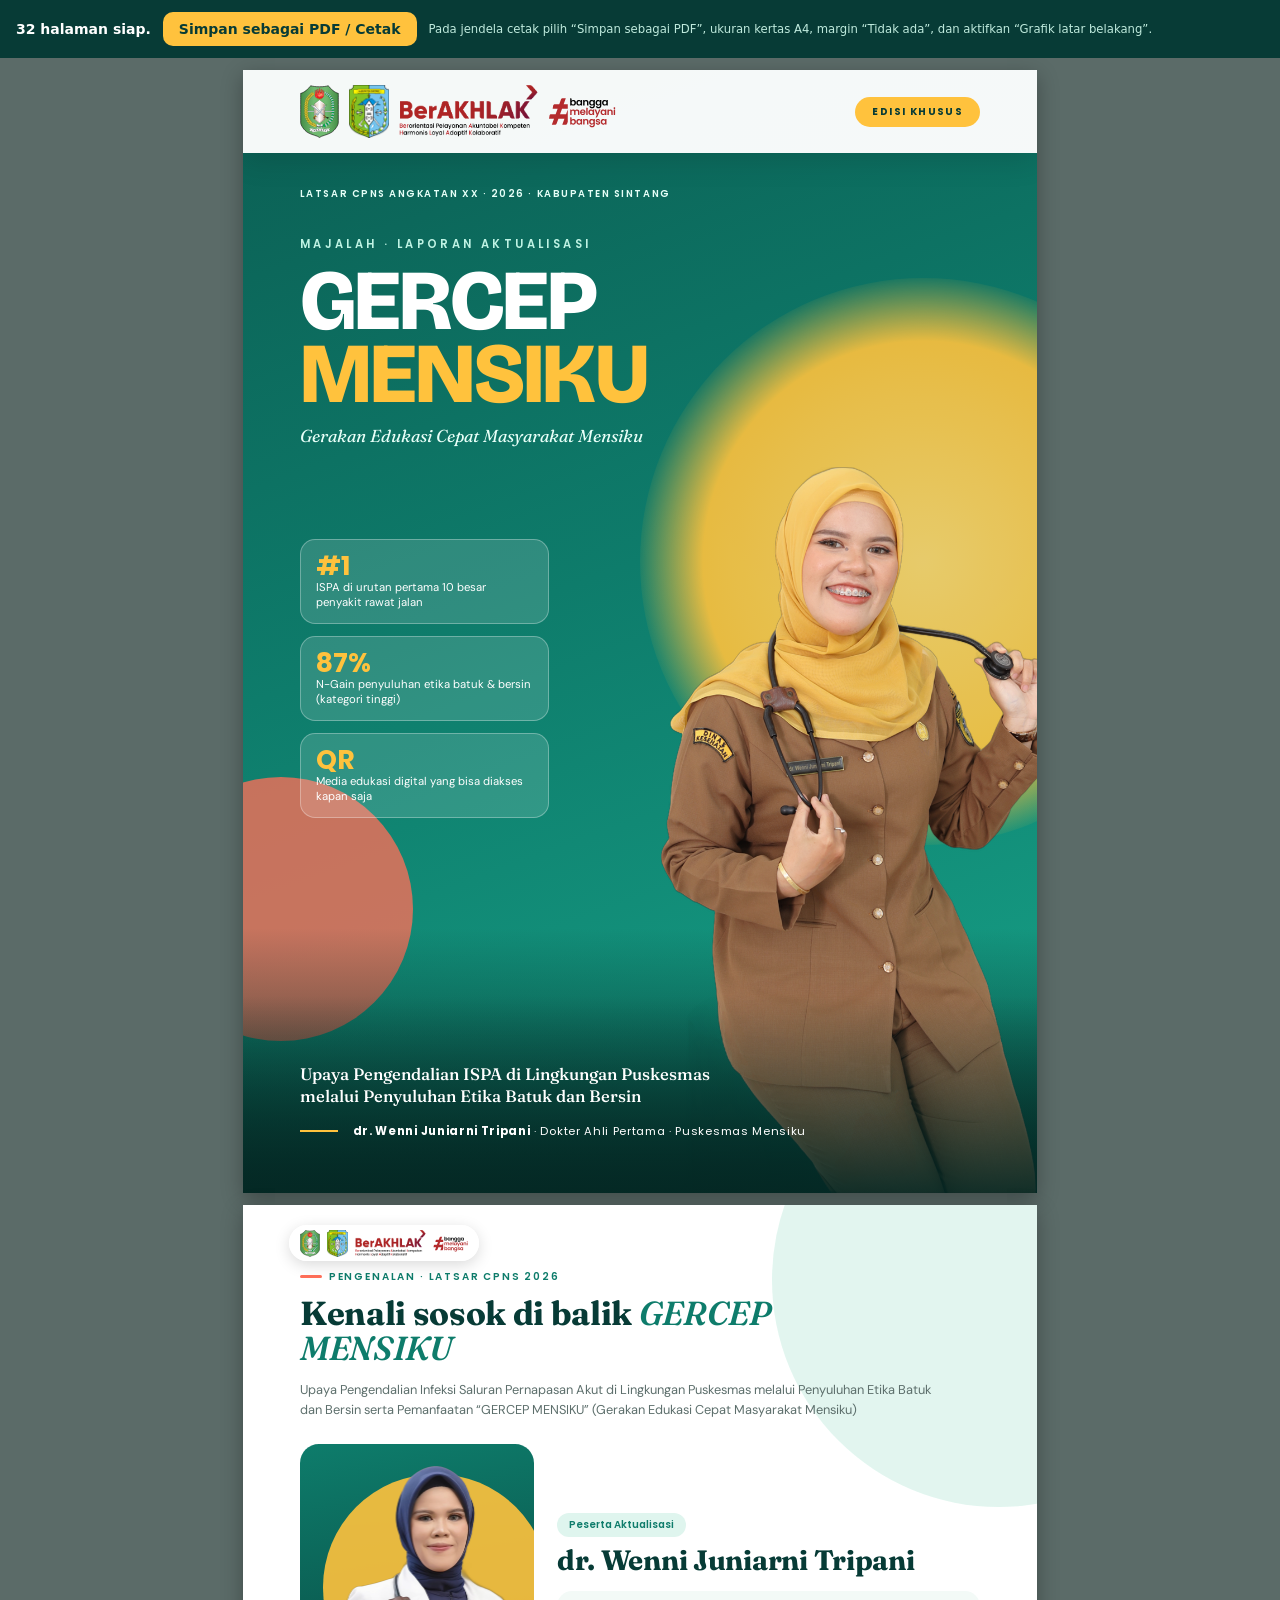
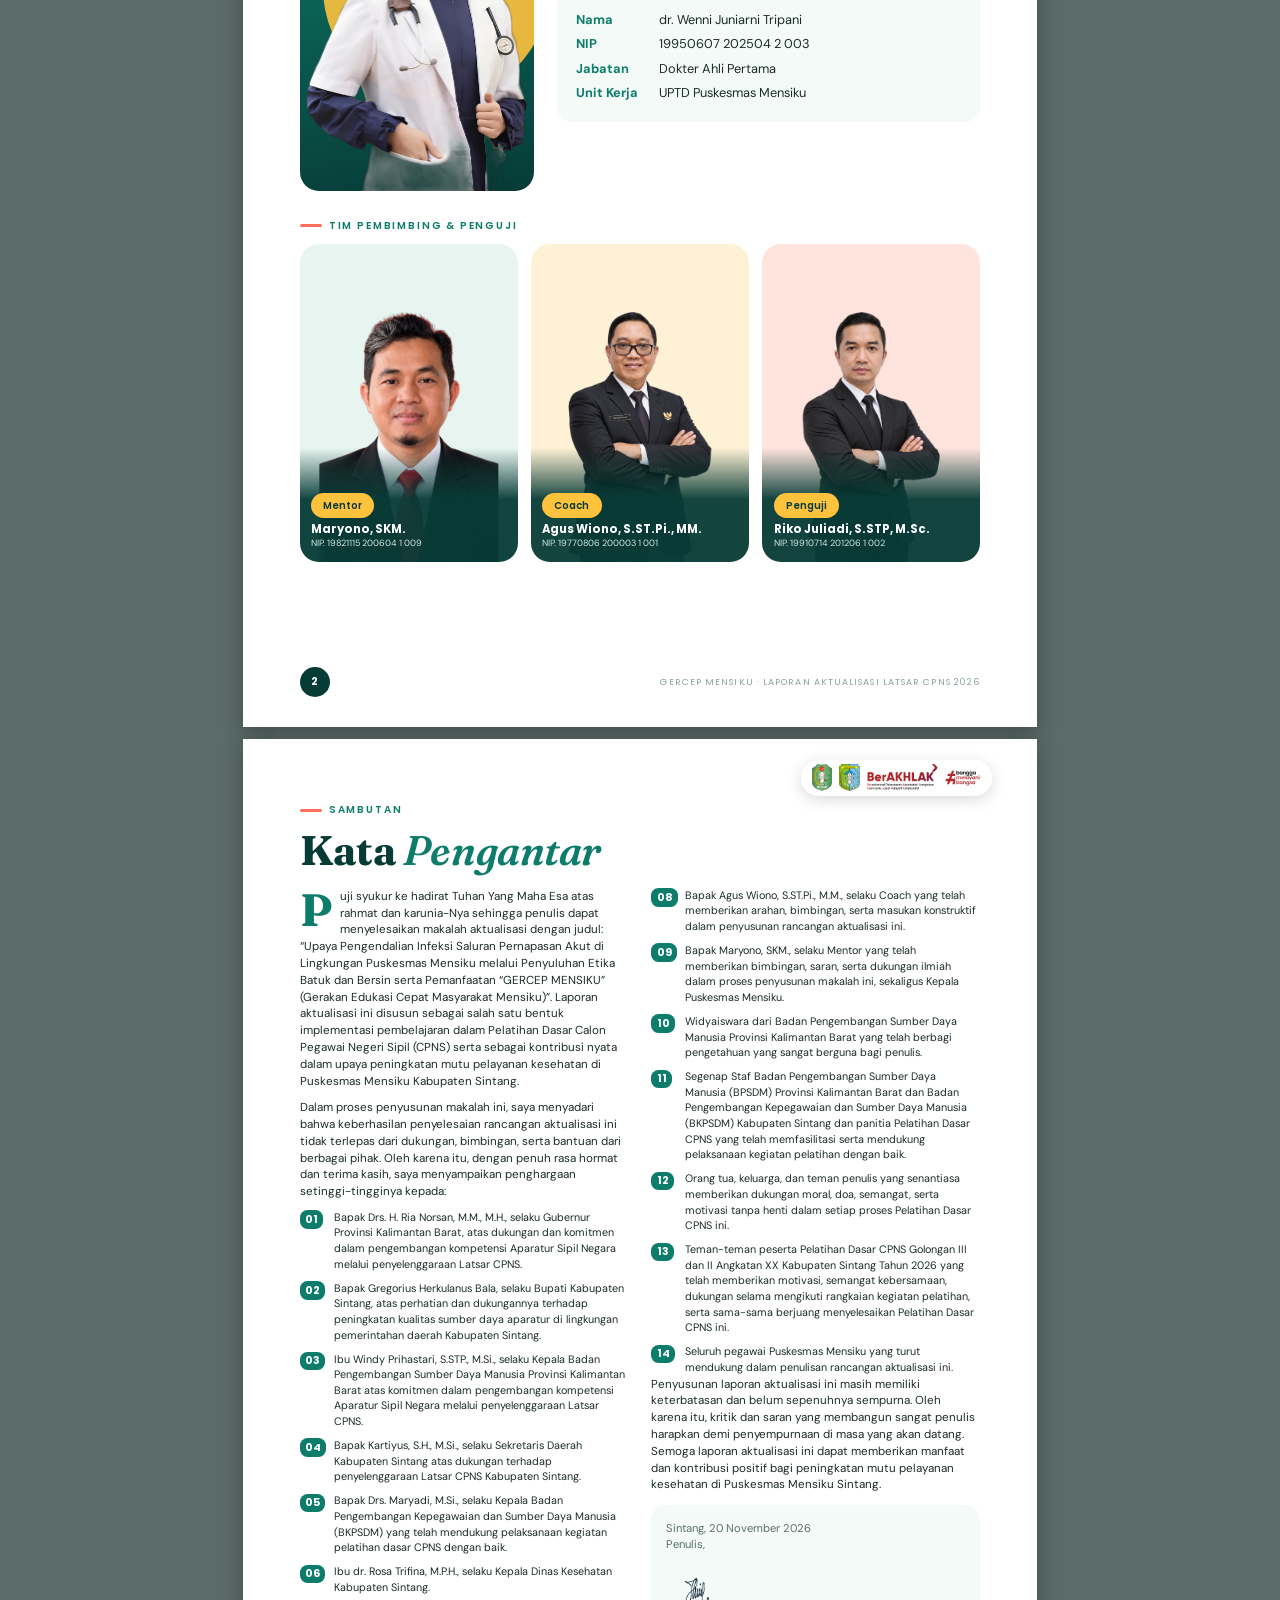
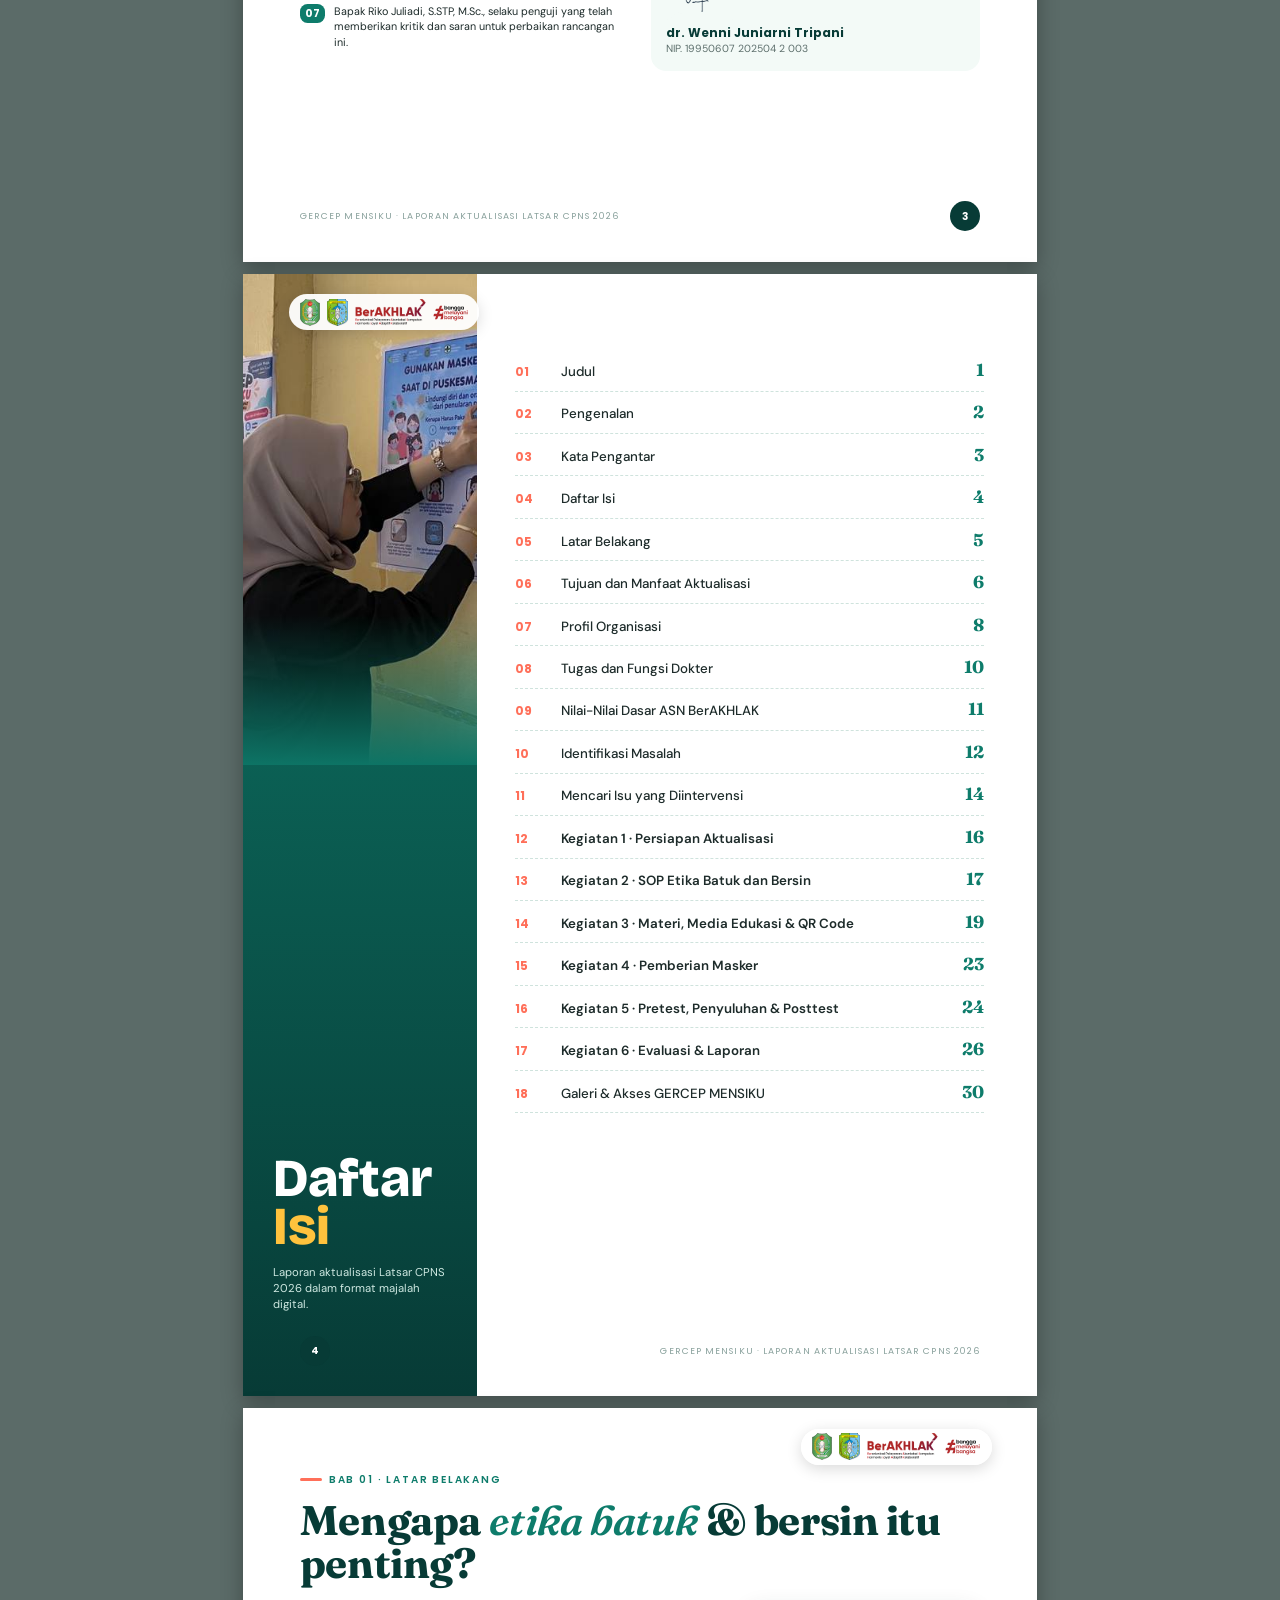
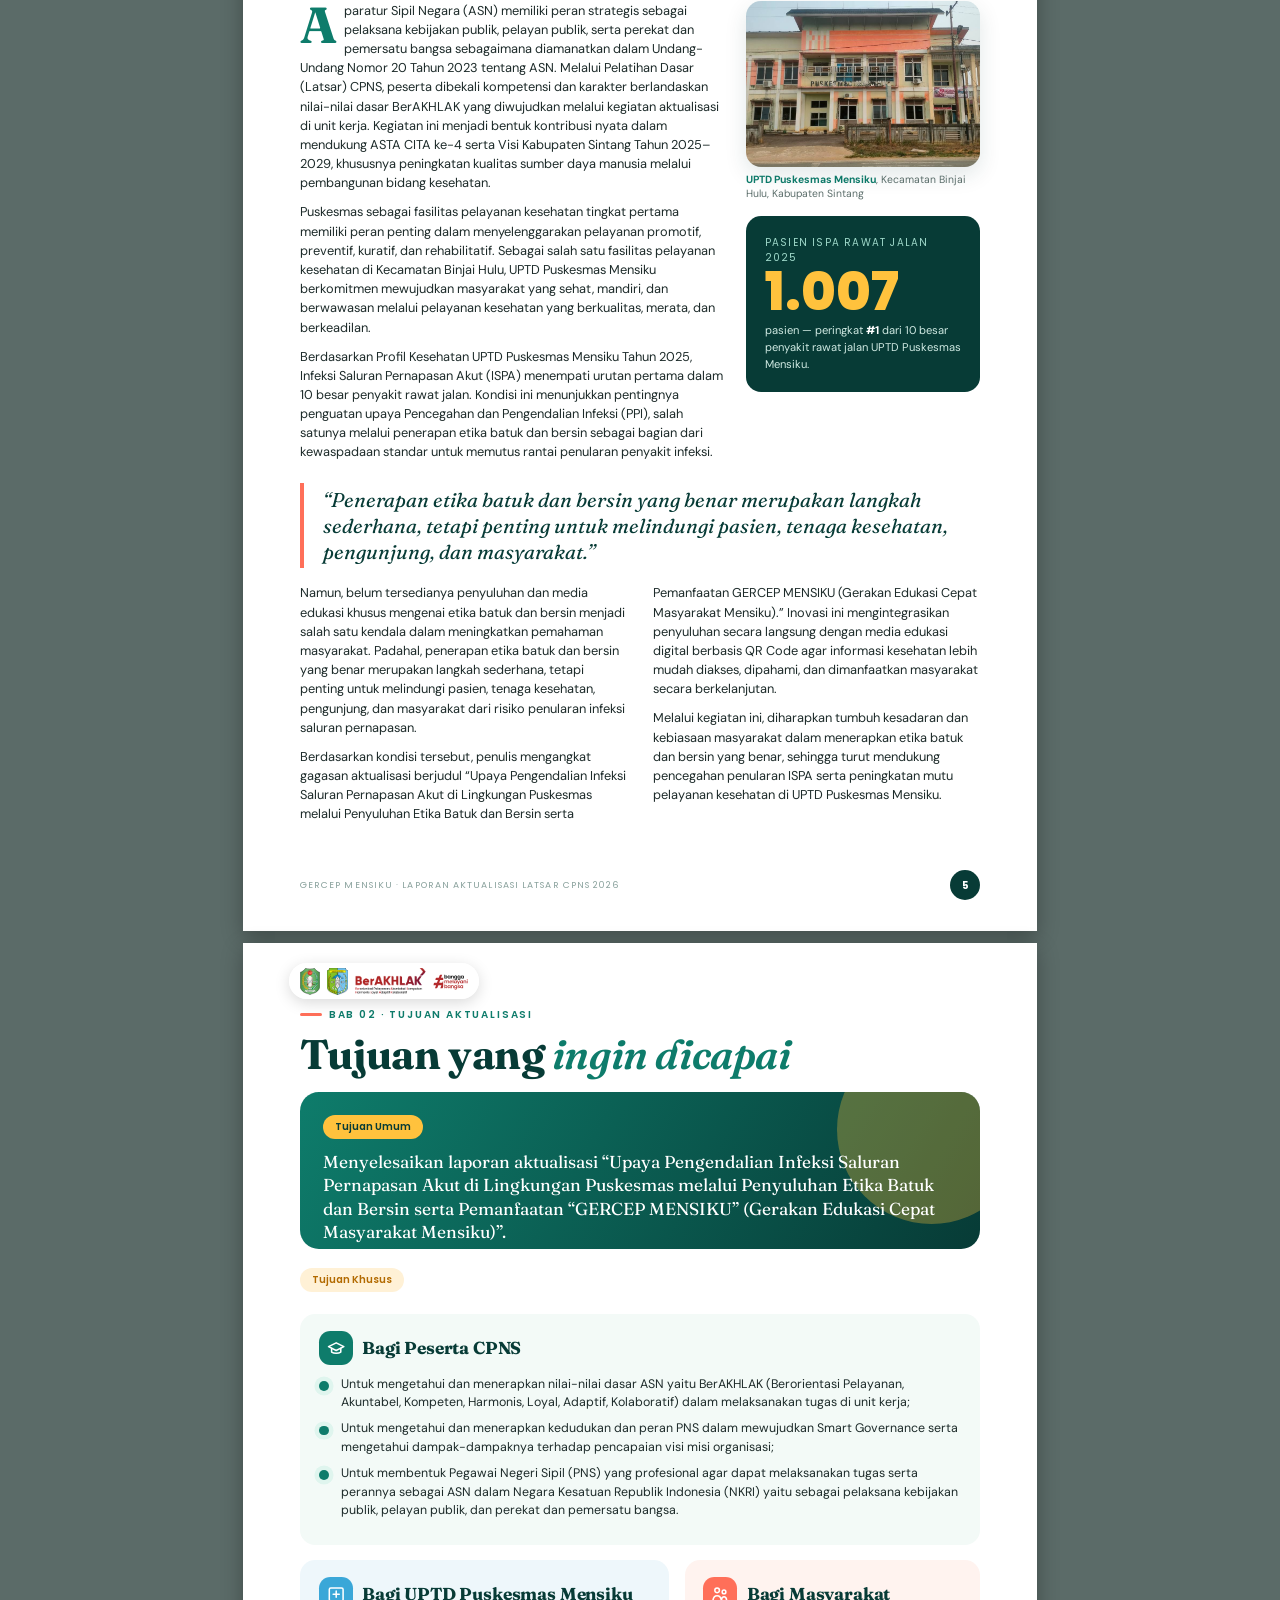
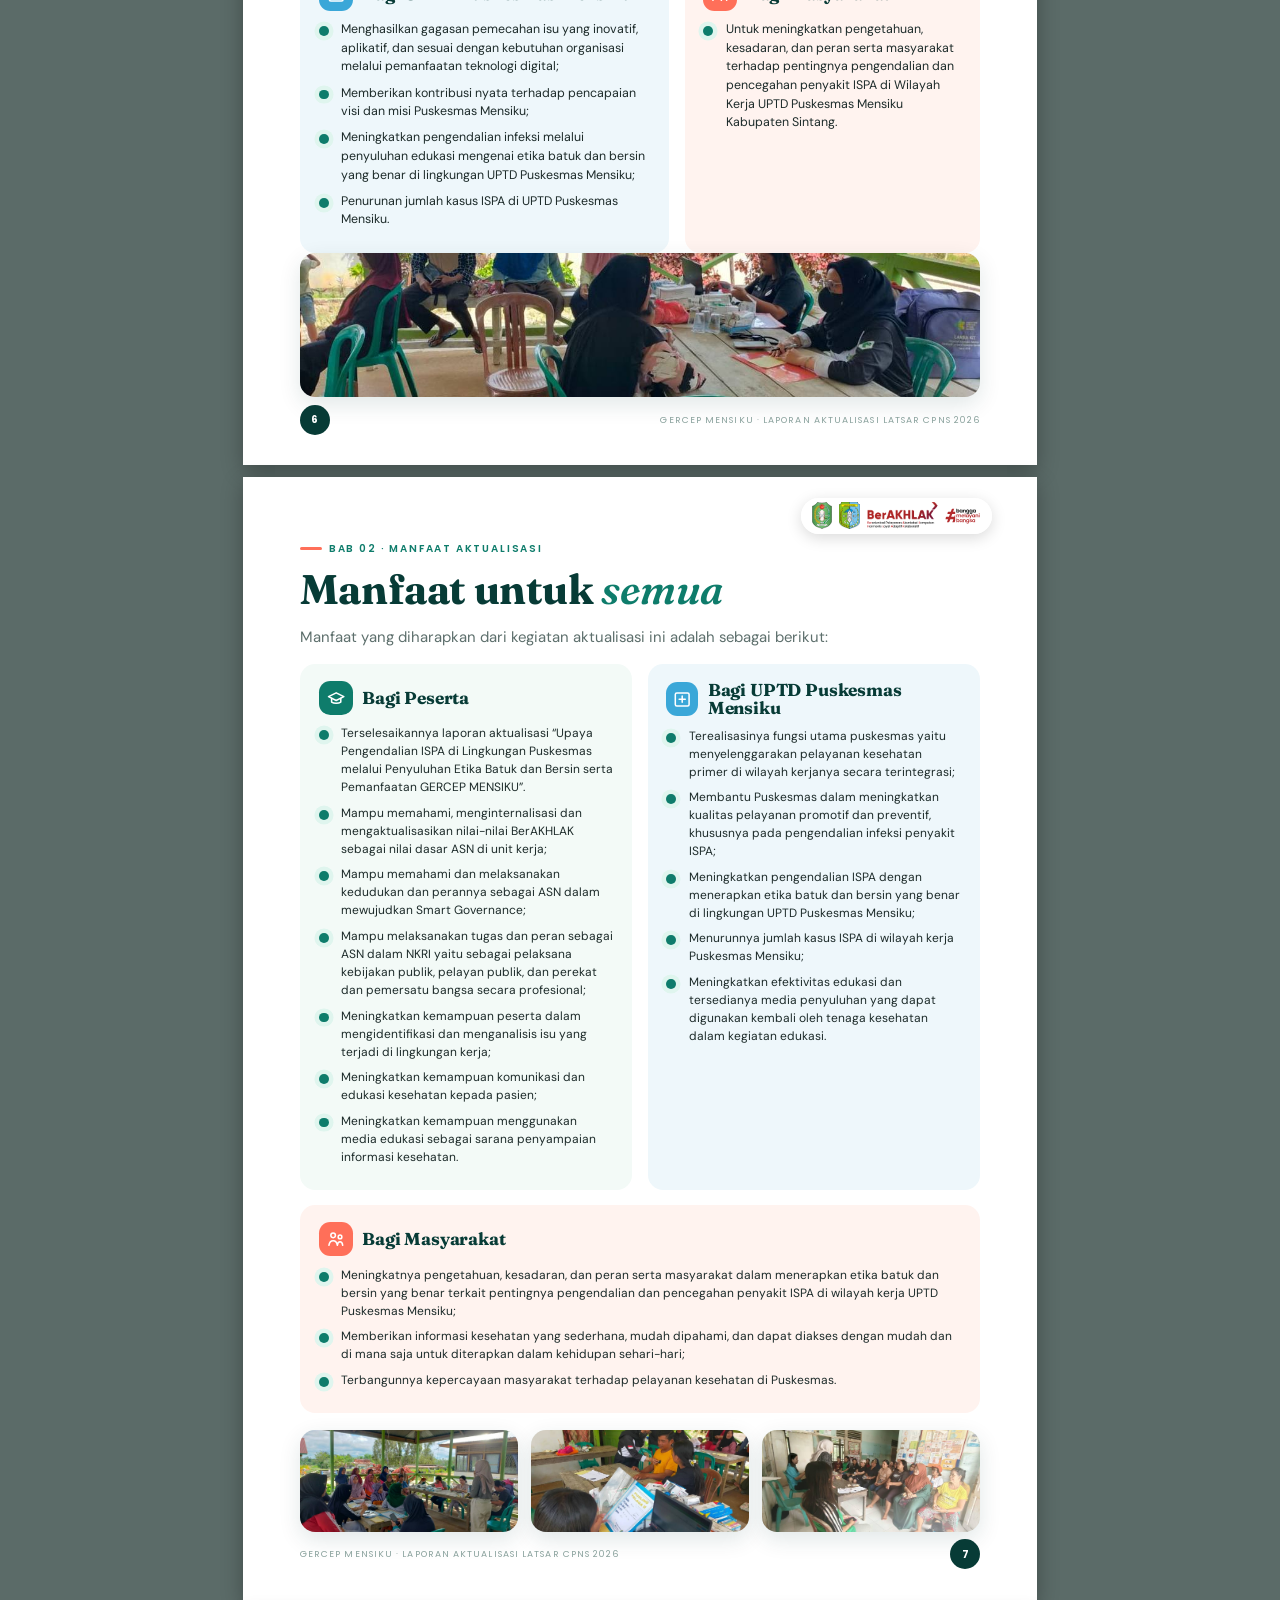
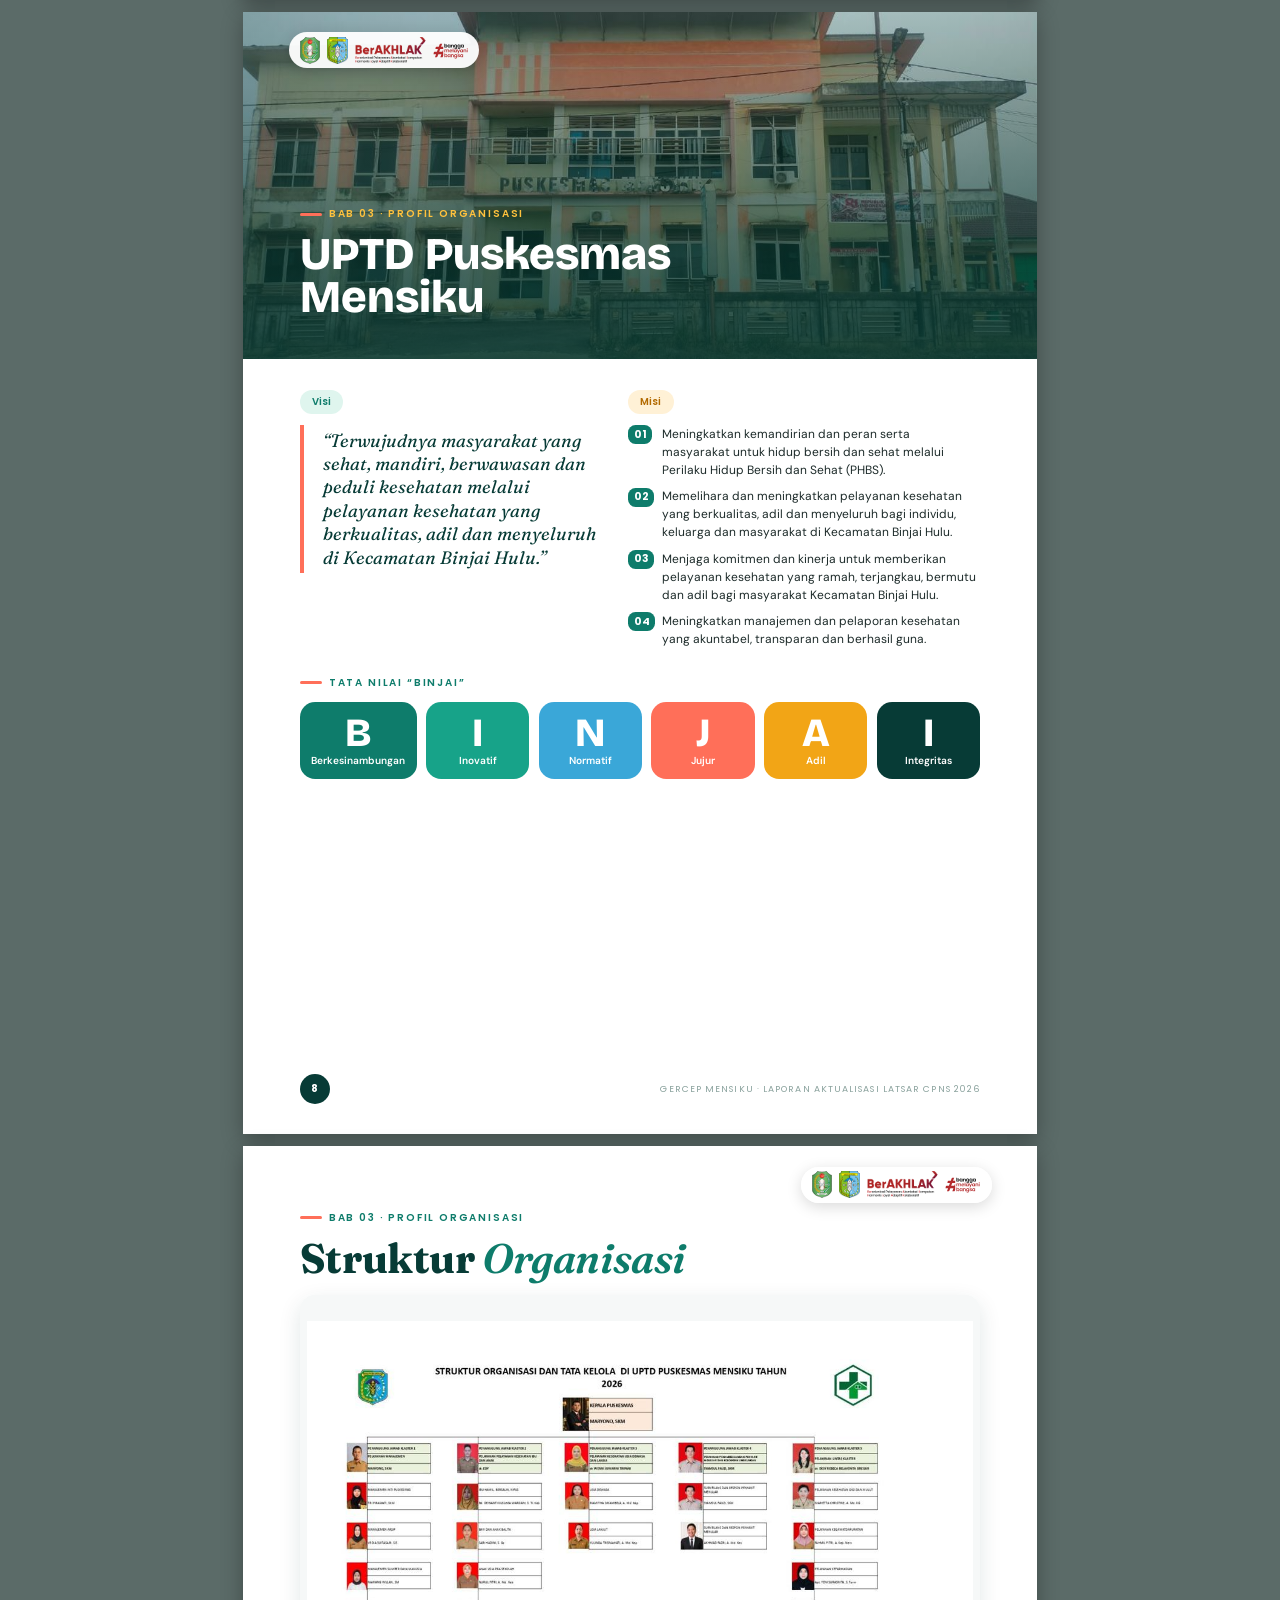
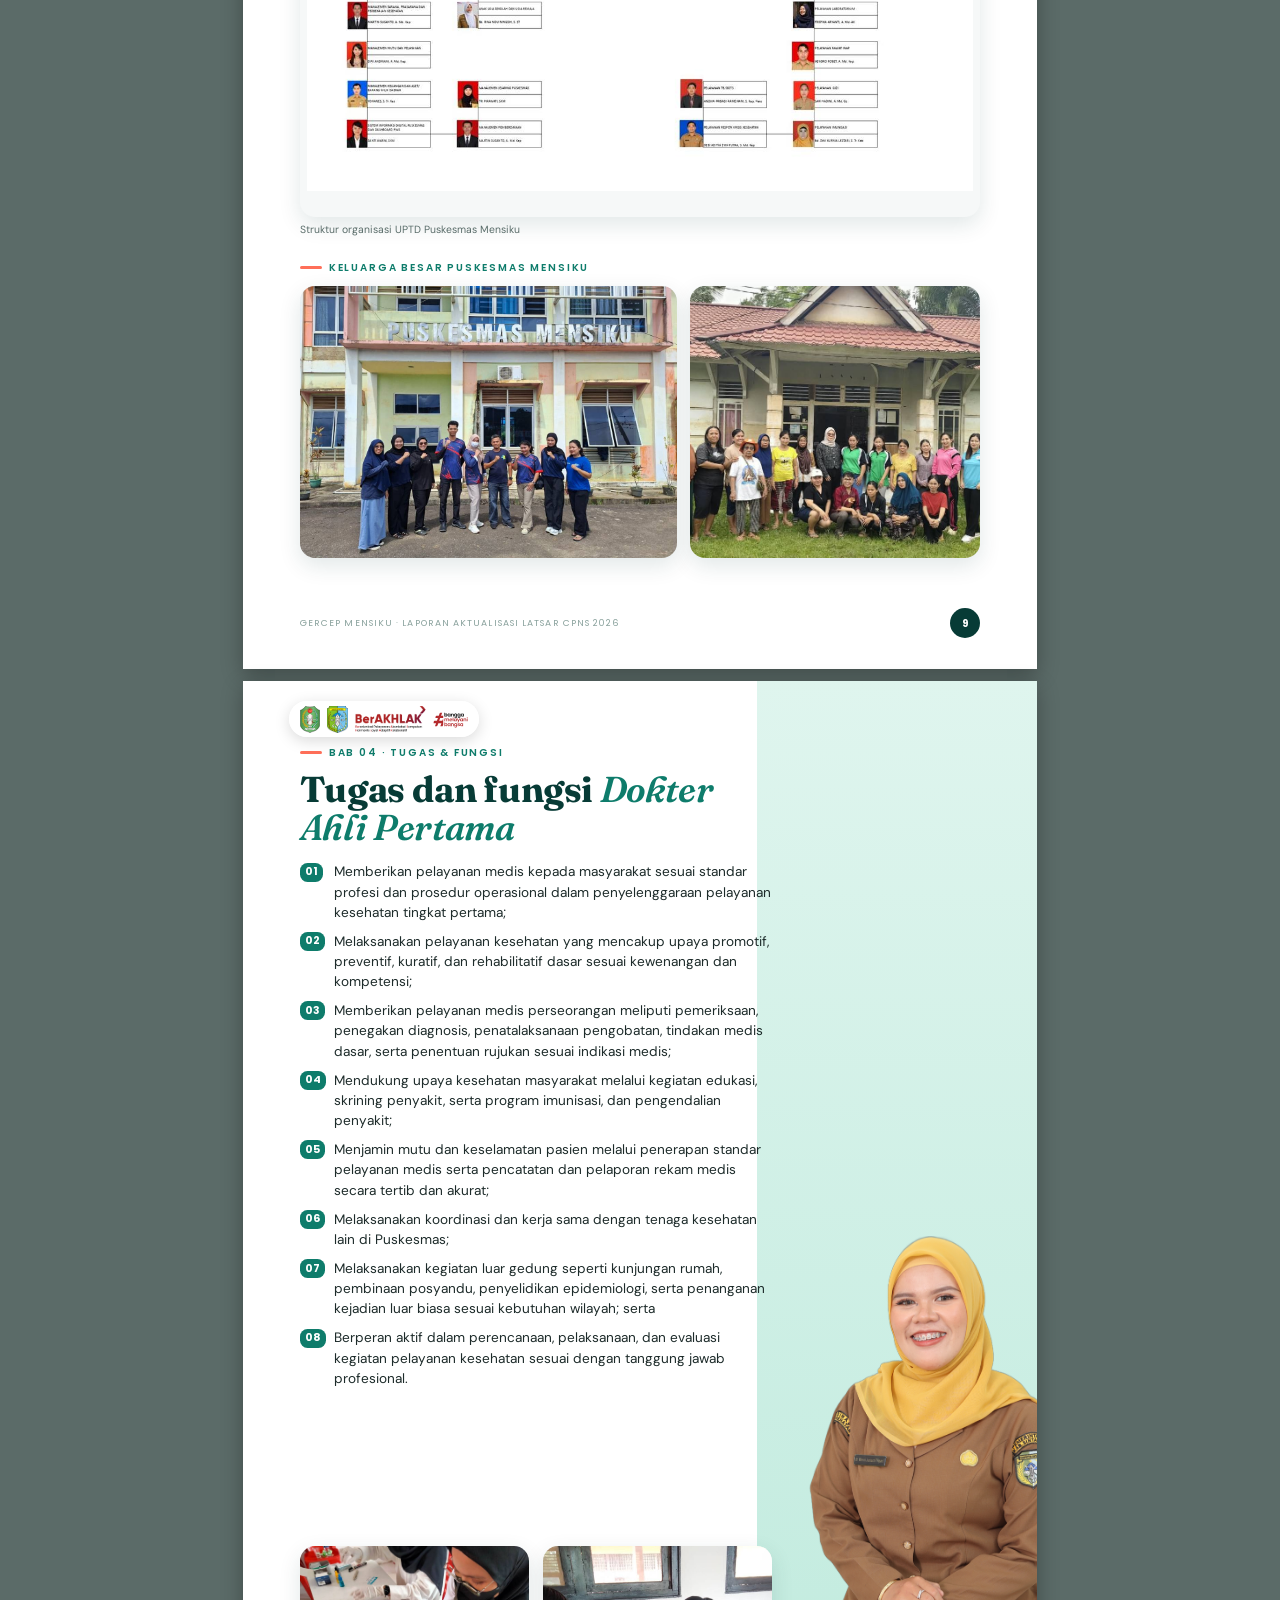
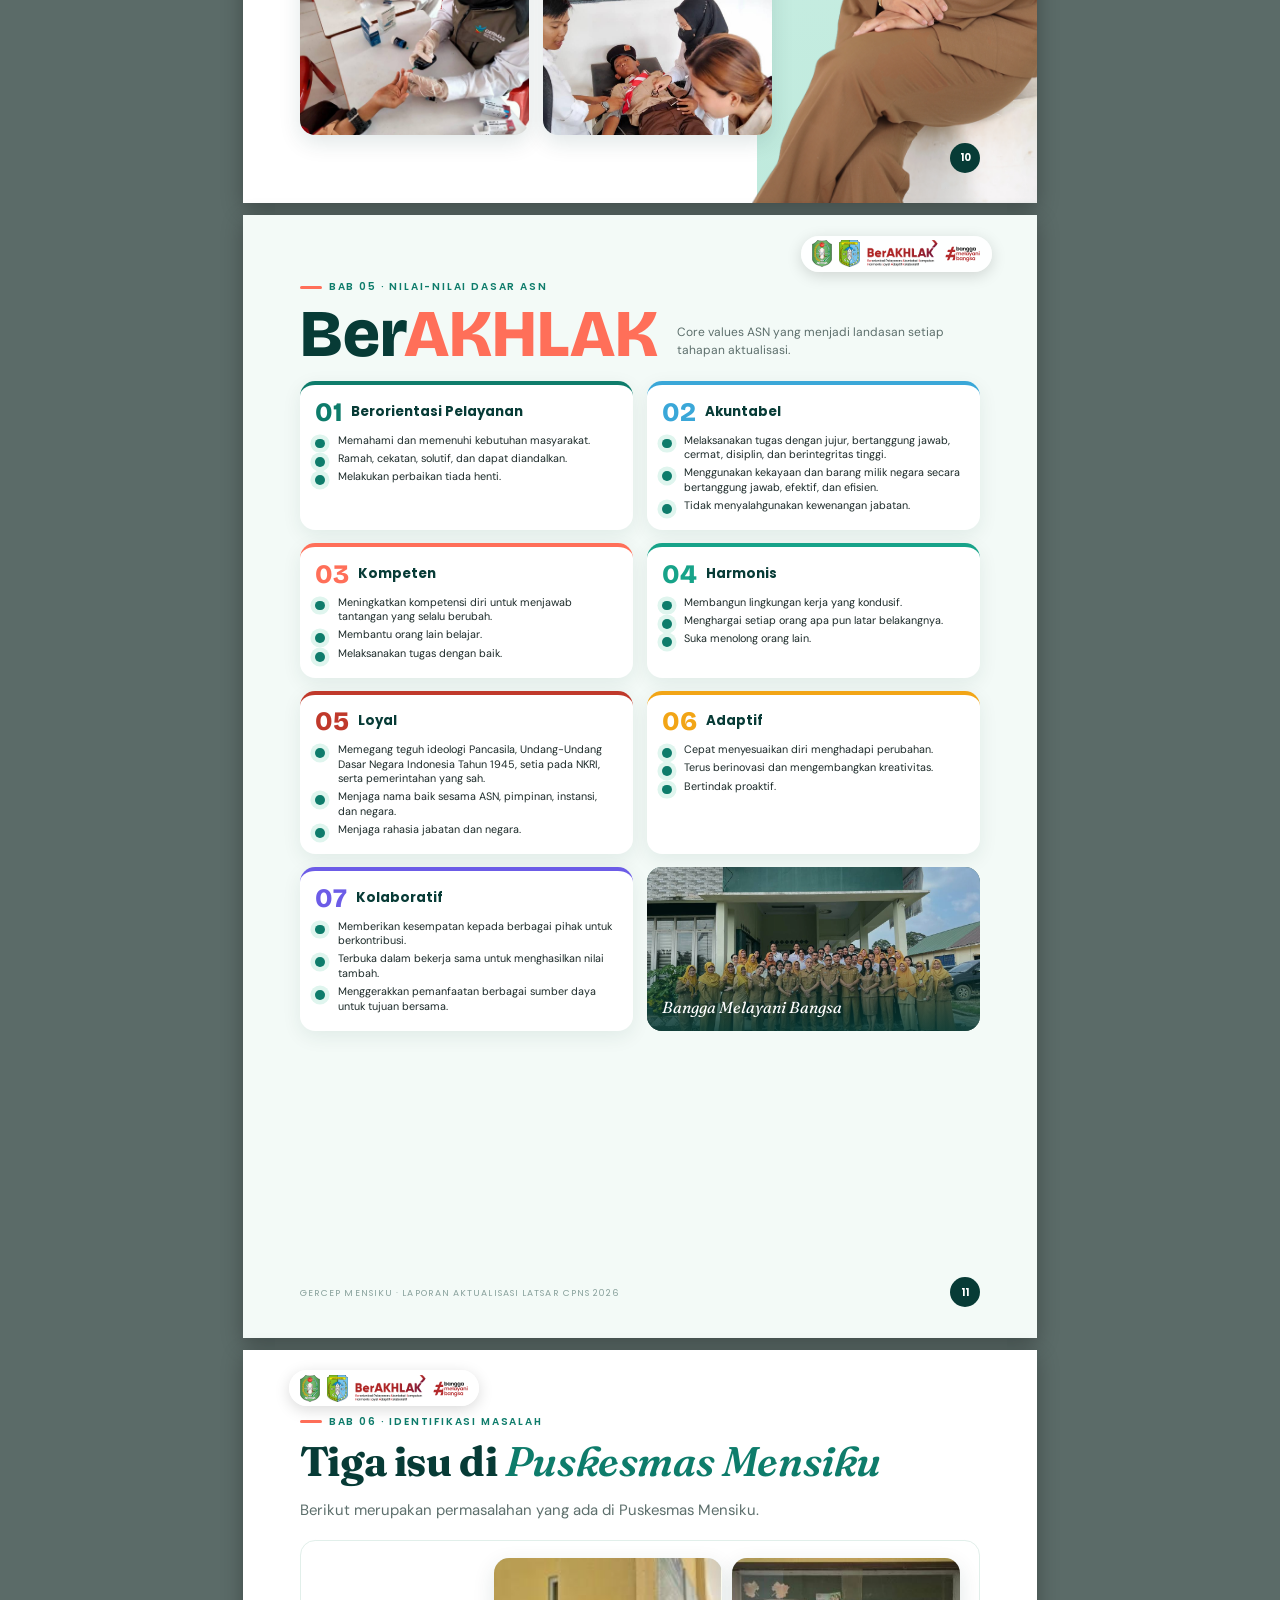
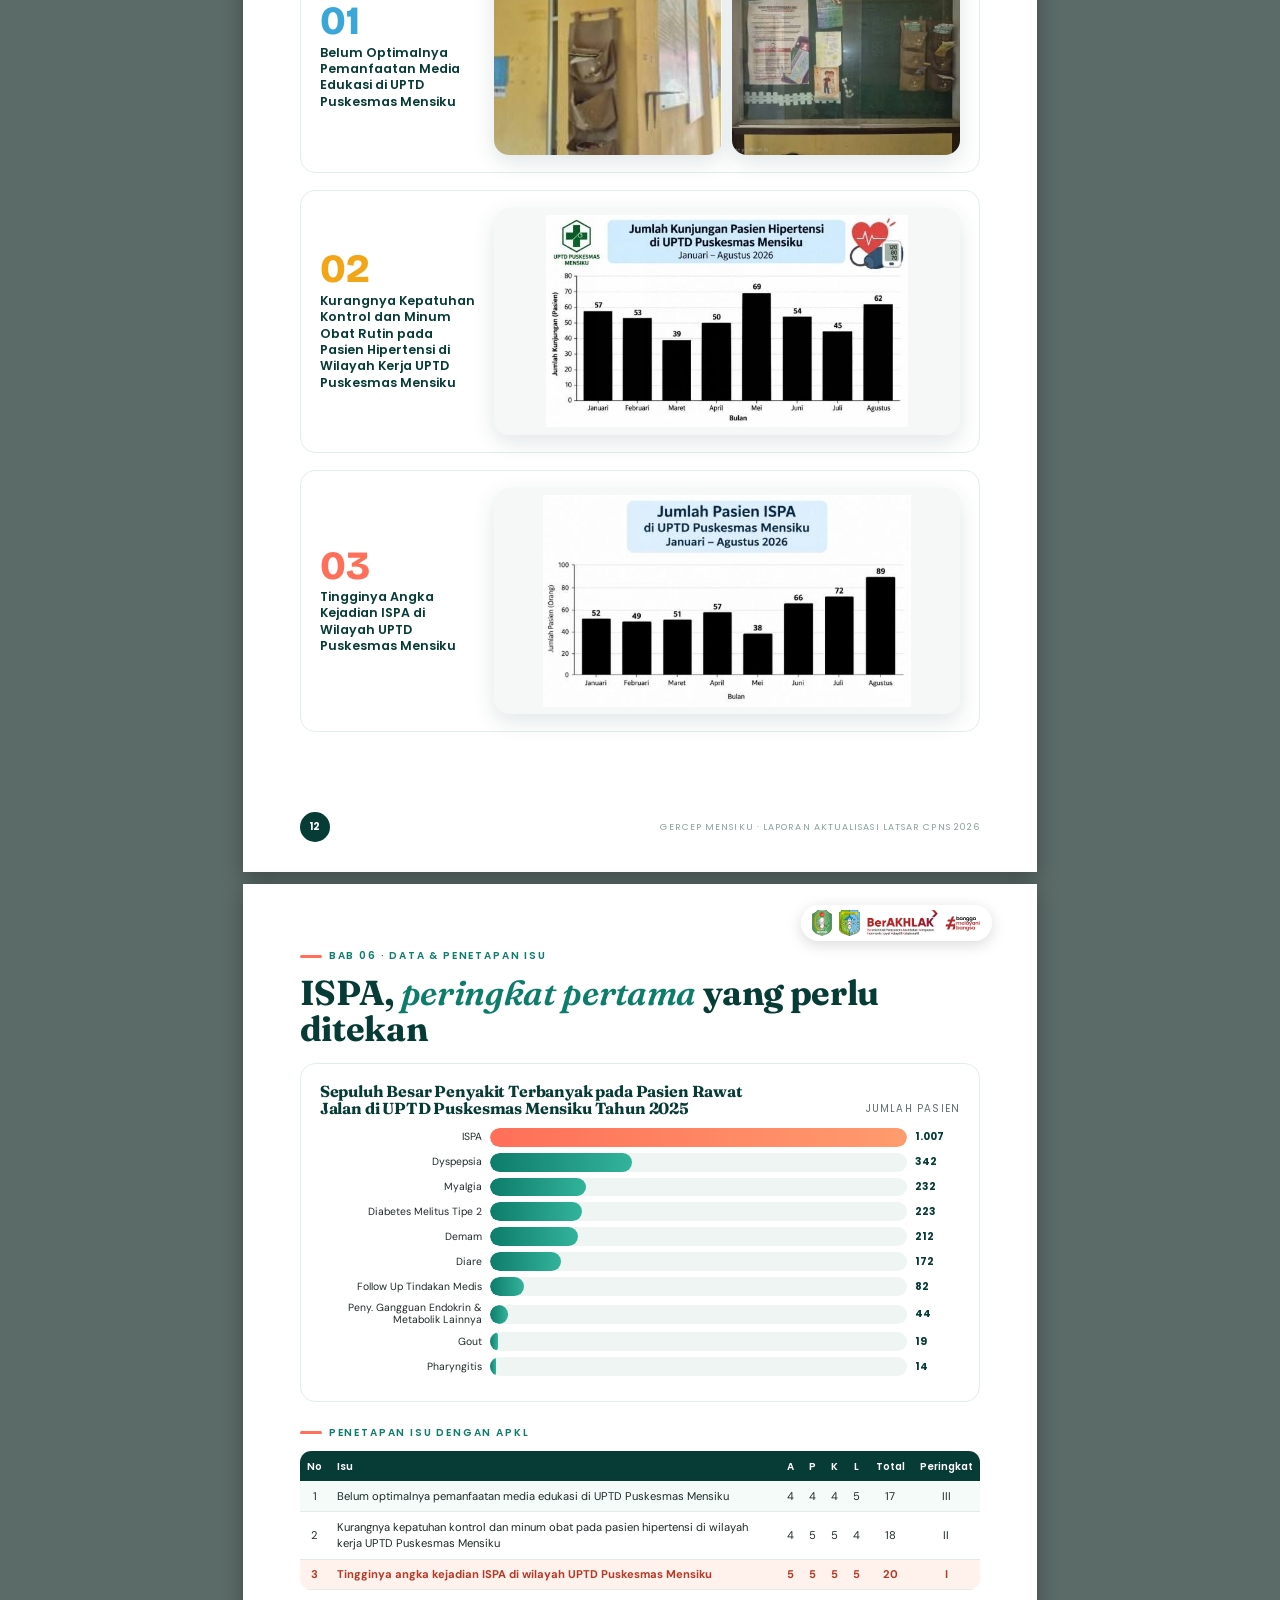
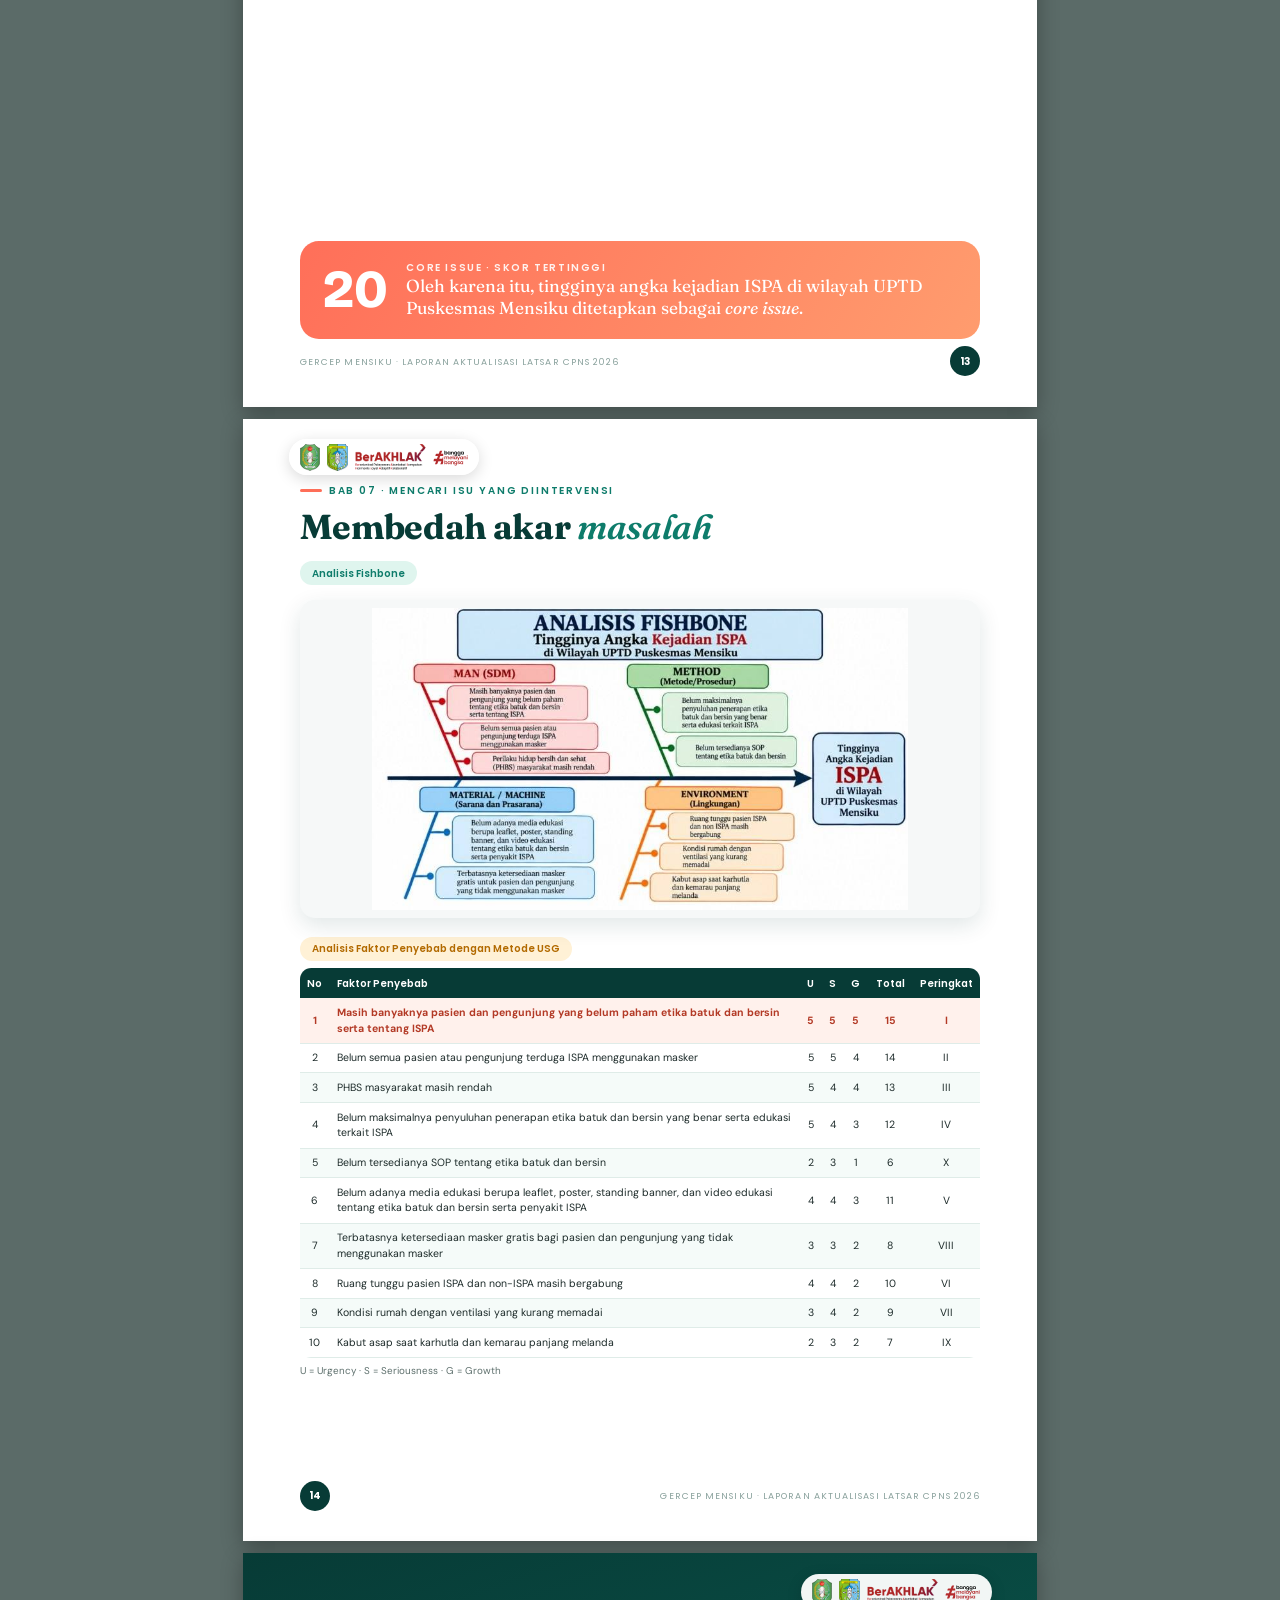
==== print.html @ 67306056 "Flipbook data-driven + admin editor, nilai BerAKHLAK per kegiatan, logo header" ====
<!doctype html><html lang="id"><head><meta charset="utf-8"><meta name="viewport" content="width=device-width,initial-scale=1">
<title>Majalah GERCEP MENSIKU · PDF</title><link rel="stylesheet" href="mag.css">
<style>html,body{background:#5b6b68;margin:0}
#bar{position:sticky;top:0;z-index:9;background:#073b36;color:#fff;font:600 14px system-ui;padding:12px 16px;display:flex;gap:12px;align-items:center;flex-wrap:wrap}
#bar button{background:#ffc23d;color:#073b36;border:0;border-radius:10px;padding:9px 16px;font:700 14px system-ui;cursor:pointer}
#bar small{font-weight:400;color:#bfeadd}
.page{margin:12px auto;box-shadow:0 6px 20px rgba(0,0,0,.3)}
@media print{#bar{display:none}html,body{background:#fff}.page{margin:0;box-shadow:none}}
</style></head><body>
<div id="bar"><span id="st">Menyiapkan halaman…</span><button id="pr" disabled>Simpan sebagai PDF / Cetak</button><small>Pada jendela cetak pilih “Simpan sebagai PDF”, ukuran kertas A4, margin “Tidak ada”, dan aktifkan “Grafik latar belakang”.</small></div>
<div id="pages" class="mag"></div>
<script src="fb-core.js"></script><script>
(async()=>{const r=await FB.load();const ps=FB.publicPages(r.pages);const box=document.getElementById('pages');
ps.forEach((p,i)=>box.appendChild(FB.renderPage(p,i+1,r.settings)));
await document.fonts.ready;await Promise.all([...document.images].map(i=>i.complete?0:new Promise(z=>{i.onload=i.onerror=z})));
document.body.dataset.ready=1;document.getElementById('st').textContent=ps.length+' halaman siap.';const b=document.getElementById('pr');b.disabled=false;b.onclick=()=>print();
if(!new URLSearchParams(location.search).has('noprint')) setTimeout(()=>print(),400);})();
</script></body></html>
---- mag.css ----
@font-face{font-family:'Fraunces';src:url(assets/fonts/fraunces.woff2) format('woff2');font-weight:100 900;font-style:normal;font-display:swap}
@font-face{font-family:'Fraunces';src:url(assets/fonts/fraunces-italic.woff2) format('woff2');font-weight:100 900;font-style:italic;font-display:swap}
@font-face{font-family:'DM Sans';src:url(assets/fonts/dmsans.woff2) format('woff2');font-weight:100 1000;font-style:normal;font-display:swap}
@font-face{font-family:'DM Sans';src:url(assets/fonts/dmsans-italic.woff2) format('woff2');font-weight:100 1000;font-style:italic;font-display:swap}
@font-face{font-family:'Bricolage Grotesque';src:url(assets/fonts/bricolage.woff2) format('woff2');font-weight:200 800;font-display:swap}
@font-face{font-family:'Poppins';src:url(assets/fonts/poppins-400.woff2) format('woff2');font-weight:400;font-display:swap}
@font-face{font-family:'Poppins';src:url(assets/fonts/poppins-600.woff2) format('woff2');font-weight:500 600;font-display:swap}
@font-face{font-family:'Poppins';src:url(assets/fonts/poppins-700.woff2) format('woff2');font-weight:700;font-display:swap}
@font-face{font-family:'Poppins';src:url(assets/fonts/poppins-800.woff2) format('woff2');font-weight:800 900;font-display:swap}
@page { size: 210mm 297mm; margin: 0; }
:root{--teal:#0e7c6b;--deep:#073b36;--mint:#dff5ee;--mint2:#bfeadd;--coral:#ff6f59;--sun:#ffc23d;--sky:#3aa7d8;--ink:#1d2b2a;--muted:#5d6f6c;--soft:#f3faf7;}
*{box-sizing:border-box;margin:0;padding:0}

.mag{font-family:'DM Sans',sans-serif;color:var(--ink);font-size:10.4pt;line-height:1.5;-webkit-print-color-adjust:exact;print-color-adjust:exact}
.page{width:210mm;height:297mm;position:relative;overflow:hidden;background:#fff;page-break-after:always;break-after:page;margin:0 auto}
.pad{position:absolute;inset:17mm 15mm 18mm 15mm;display:flex;flex-direction:column}
h1,h2,h3{font-family:'Fraunces',serif;font-weight:700;letter-spacing:-.01em;line-height:1.05;color:var(--deep)}
.kicker{display:inline-flex;align-items:center;gap:7px;font-family:'Poppins';font-weight:600;font-size:7.6pt;letter-spacing:.18em;text-transform:uppercase;color:var(--teal);margin-bottom:3mm}
.kicker:before{content:"";width:22px;height:3px;border-radius:3px;background:var(--coral)}
.title{font-size:31pt;margin-bottom:4mm}
.title em{font-style:italic;color:var(--teal);font-weight:600}
.lead{font-size:11.2pt;color:var(--muted);line-height:1.5}
p{margin-bottom:2.6mm;text-align:left}
.cols2{column-count:2;column-gap:7mm}
.cols2 p{break-inside:auto}
.foot{position:absolute;left:15mm;right:15mm;bottom:8mm;display:flex;justify-content:space-between;align-items:center;font-family:'Poppins';font-size:6.8pt;letter-spacing:.12em;text-transform:uppercase;color:#8aa29d}
.foot b{display:inline-grid;place-items:center;width:8mm;height:8mm;border-radius:50%;background:var(--deep);color:#fff;font-size:7.5pt;letter-spacing:0}
.page.even .foot{flex-direction:row-reverse}
.blob{position:absolute;border-radius:50%;filter:blur(0px);opacity:.9}
.fig{position:relative;border-radius:4mm;overflow:hidden;background:#eef4f2;box-shadow:0 2mm 6mm rgba(7,59,54,.12)}
.fig img{width:100%;height:100%;object-fit:cover;display:block}
.fig.doc{background:#f6f8f8;padding:2mm}
.fig.doc img{object-fit:contain}
.cap{font-size:7.8pt;color:var(--muted);line-height:1.35;margin-top:1.6mm}
.cap b{color:var(--teal)}
.grid{display:grid;gap:3.5mm}
.card{background:var(--soft);border-radius:4mm;padding:4.5mm 5mm}
.pill{display:inline-block;font-family:'Poppins';font-weight:600;font-size:7.5pt;padding:1.2mm 3.2mm;border-radius:20mm;background:var(--mint);color:var(--teal)}
ul.clean{list-style:none}
ul.clean li{position:relative;padding-left:6mm;margin-bottom:2mm}
ul.clean li:before{content:"";position:absolute;left:0;top:1.6mm;width:2.6mm;height:2.6mm;border-radius:50%;background:var(--teal);box-shadow:0 0 0 1.2mm var(--mint)}
ol.num{list-style:none;counter-reset:n}
ol.num li{counter-increment:n;position:relative;padding-left:9mm;margin-bottom:2.2mm}
ol.num li:before{content:counter(n,decimal-leading-zero);position:absolute;left:0;top:.1mm;font-family:'Poppins';font-weight:700;font-size:8pt;color:#fff;background:var(--teal);border-radius:2mm;padding:.4mm 1.4mm}
.quote{font-family:'Fraunces';font-style:italic;font-size:15pt;line-height:1.3;color:var(--deep);border-left:4px solid var(--coral);padding:1mm 0 1mm 5mm}
.stat{font-family:'Poppins';font-weight:800;font-size:34pt;line-height:1;color:var(--coral)}
.statlab{font-family:'Poppins';font-size:7.5pt;letter-spacing:.12em;text-transform:uppercase;color:var(--muted)}
table.t{width:100%;border-collapse:separate;border-spacing:0;font-size:8.4pt;border-radius:3mm;overflow:hidden}
table.t th{background:var(--deep);color:#fff;font-family:'Poppins';font-weight:600;font-size:7.6pt;padding:2mm 2mm;text-align:center}
table.t td{padding:1.7mm 2mm;border-bottom:1px solid #dfece8;text-align:center;background:#fff}
table.t td.l{text-align:left}
table.t tr:nth-child(even) td{background:#f5fbf9}
table.t tr.hi td{background:#fff1ec;font-weight:700;color:#b33a26}
/* kegiatan */
.khead{display:flex;align-items:flex-end;gap:5mm;margin-bottom:4mm}
.knum{font-family:'Fraunces';font-weight:800;font-size:60pt;line-height:.8;color:var(--mint2)}
.knum small{display:block;font-family:'Poppins';font-size:7.5pt;font-weight:600;letter-spacing:.2em;color:var(--teal);margin-bottom:2mm}
.ktitle{font-size:19pt;line-height:1.1}
.date{display:inline-flex;gap:2mm;align-items:center;font-family:'Poppins';font-weight:600;font-size:8pt;color:#fff;background:var(--coral);padding:1.2mm 3.5mm;border-radius:10mm;margin-top:2mm}
.outbox{display:grid;grid-template-columns:1fr 1fr;gap:3mm;margin-bottom:4mm}
.outbox .card{padding:3.5mm 4mm;font-size:8.6pt}
.outbox h4{font-family:'Poppins';font-size:7.4pt;letter-spacing:.15em;text-transform:uppercase;color:var(--teal);margin-bottom:1.2mm}
.outbox ul{padding-left:4mm}
.step{display:flex;gap:3mm;align-items:flex-start;margin-bottom:2mm}
.step .n{flex:none;width:7mm;height:7mm;border-radius:50%;background:var(--deep);color:#fff;display:grid;place-items:center;font-family:'Poppins';font-weight:700;font-size:8pt}
.step .tx{font-weight:600;font-size:9.2pt;line-height:1.35;padding-top:.6mm;color:var(--deep)}
.step .tx span{display:block;font-weight:400;color:var(--muted);font-size:8.2pt}
.akhlak{margin-top:auto;background:var(--deep);border-radius:4mm;padding:3.5mm 4mm;color:#eafff8}
.akhlak h4{font-family:'Poppins';font-size:7.4pt;letter-spacing:.16em;text-transform:uppercase;color:var(--sun);margin-bottom:2mm}
.akhlak .g{display:grid;grid-template-columns:repeat(4,1fr);gap:2mm 3mm}
.akhlak .i{font-size:6.9pt;line-height:1.3;color:#cfe9e2}
.akhlak .i b{display:block;font-family:'Poppins';font-size:7.3pt;color:#fff;margin-bottom:.4mm}
.akhlak .i b i{font-style:normal;display:inline-grid;place-items:center;width:4.2mm;height:4.2mm;border-radius:1mm;background:var(--sun);color:var(--deep);margin-right:1.2mm;font-size:6.8pt}
.bar{display:flex;align-items:center;gap:2mm;margin-bottom:1.6mm;font-size:7.8pt}
.bar .lab{width:43mm;text-align:right;color:var(--ink);line-height:1.15}
.bar .trk{flex:1;height:5mm;background:#eef5f3;border-radius:3mm;overflow:hidden}
.bar .fil{height:100%;border-radius:3mm;background:linear-gradient(90deg,var(--teal),#33b39b)}
.bar .val{width:12mm;font-family:'Poppins';font-weight:700;color:var(--deep)}
.bar.top .fil{background:linear-gradient(90deg,var(--coral),#ff9c6e)}
.nft .foot span{display:none}
.kp p,.kp li{text-align:left}
.mag .page,.page{font-family:'DM Sans',sans-serif;color:var(--ink);font-size:10.4pt;line-height:1.5;text-align:left}
.page{margin:0}
.ic{width:1.15em;height:1.15em;display:inline-block;vertical-align:-.18em}
.tips .ic{width:7mm;height:7mm}
/* logos */
.logos{display:flex;align-items:center;gap:2.6mm}
.logos img{display:block;height:100%;width:auto;object-fit:contain}
.coverhead{position:absolute;left:0;right:0;top:0;height:22mm;background:rgba(255,255,255,.96);display:flex;align-items:center;justify-content:space-between;padding:0 15mm;box-shadow:0 2mm 8mm rgba(0,0,0,.12)}
.coverhead [data-slot=logos]{height:14mm}
.coverhead .ed{font-family:Poppins;font-weight:700;color:#073b36;background:#ffc23d;border-radius:10mm;padding:2mm 4.5mm;font-size:7.5pt;letter-spacing:.14em}
.backlogos{height:14mm;margin-bottom:4mm;display:inline-flex;background:rgba(255,255,255,.95);border-radius:4mm;padding:2.5mm 4mm}
.runhead{position:absolute;top:5.5mm;right:12mm;height:9.5mm;z-index:3;display:flex;align-items:center;padding:1.2mm 3mm;border-radius:10mm}
.page.even .runhead{right:auto;left:12mm}
.runhead.chip{background:rgba(255,255,255,.95);box-shadow:0 1mm 4mm rgba(0,0,0,.15)}
.runhead .logos{height:100%;gap:2mm}
/* page number footer */
.foot.dk{color:#9fd9ca}
/* BerAKHLAK block */
.akh{border-radius:4mm;padding:2.6mm;background:linear-gradient(135deg,#fff3f1,#eefaf6);border:1px solid #f0d9d3}
.akh .ag{display:grid;grid-template-columns:repeat(4,1fr);gap:1.8mm}
.akh .ag.c3{grid-template-columns:repeat(3,1fr)}
.akh .ah{border-radius:2.6mm;padding:2.2mm 2.4mm;background:linear-gradient(150deg,#7a1f2b,#b3263a);color:#fff;display:flex;flex-direction:column;justify-content:space-between;gap:1.2mm}
.akh .ah .lg{background:#fff;border-radius:1.6mm;padding:1mm 1.6mm;align-self:flex-start}
.akh .ah .lg img{height:6mm;width:auto;display:block}
.akh .ah b{font-family:Poppins;font-weight:700;font-size:7.6pt;line-height:1.15;color:#fff}
.akh .ah span{font-family:Poppins;font-weight:600;font-size:6.4pt;letter-spacing:.08em;text-transform:uppercase;color:#ffd9d0}
.akh .ac{background:#fff;border-radius:2.6mm;padding:1.8mm 2mm;border-top:2.6px solid var(--c);box-shadow:0 .6mm 2mm rgba(7,59,54,.06)}
.akh .ac .hd{display:flex;align-items:center;gap:1.5mm;margin-bottom:.7mm}
.akh .ai{flex:none;width:5.6mm;height:5.6mm;border-radius:50%;background:var(--c);color:#fff;display:grid;place-items:center}
.akh .ai svg{width:3.4mm;height:3.4mm}
.akh .ac b{font-family:Poppins;font-weight:700;font-size:6.9pt;line-height:1.1;color:var(--deep)}
.akh .ac p{font-size:6.5pt;line-height:1.28;color:#4b5d5a;margin:0;text-align:left}
/* image slots */
.figwrap.empty{display:none}
.fig.slot img[src=""]{display:none}
.page.blank{background:#fff}
[data-slot=akhlak]{margin-top:auto}
[data-slot=akhlak]:empty{display:none}
[data-slot=logos] .logos,.backlogos .logos{height:100%}
.coverhead [data-slot=logos]{display:flex}
.page img[src=""]{visibility:hidden}
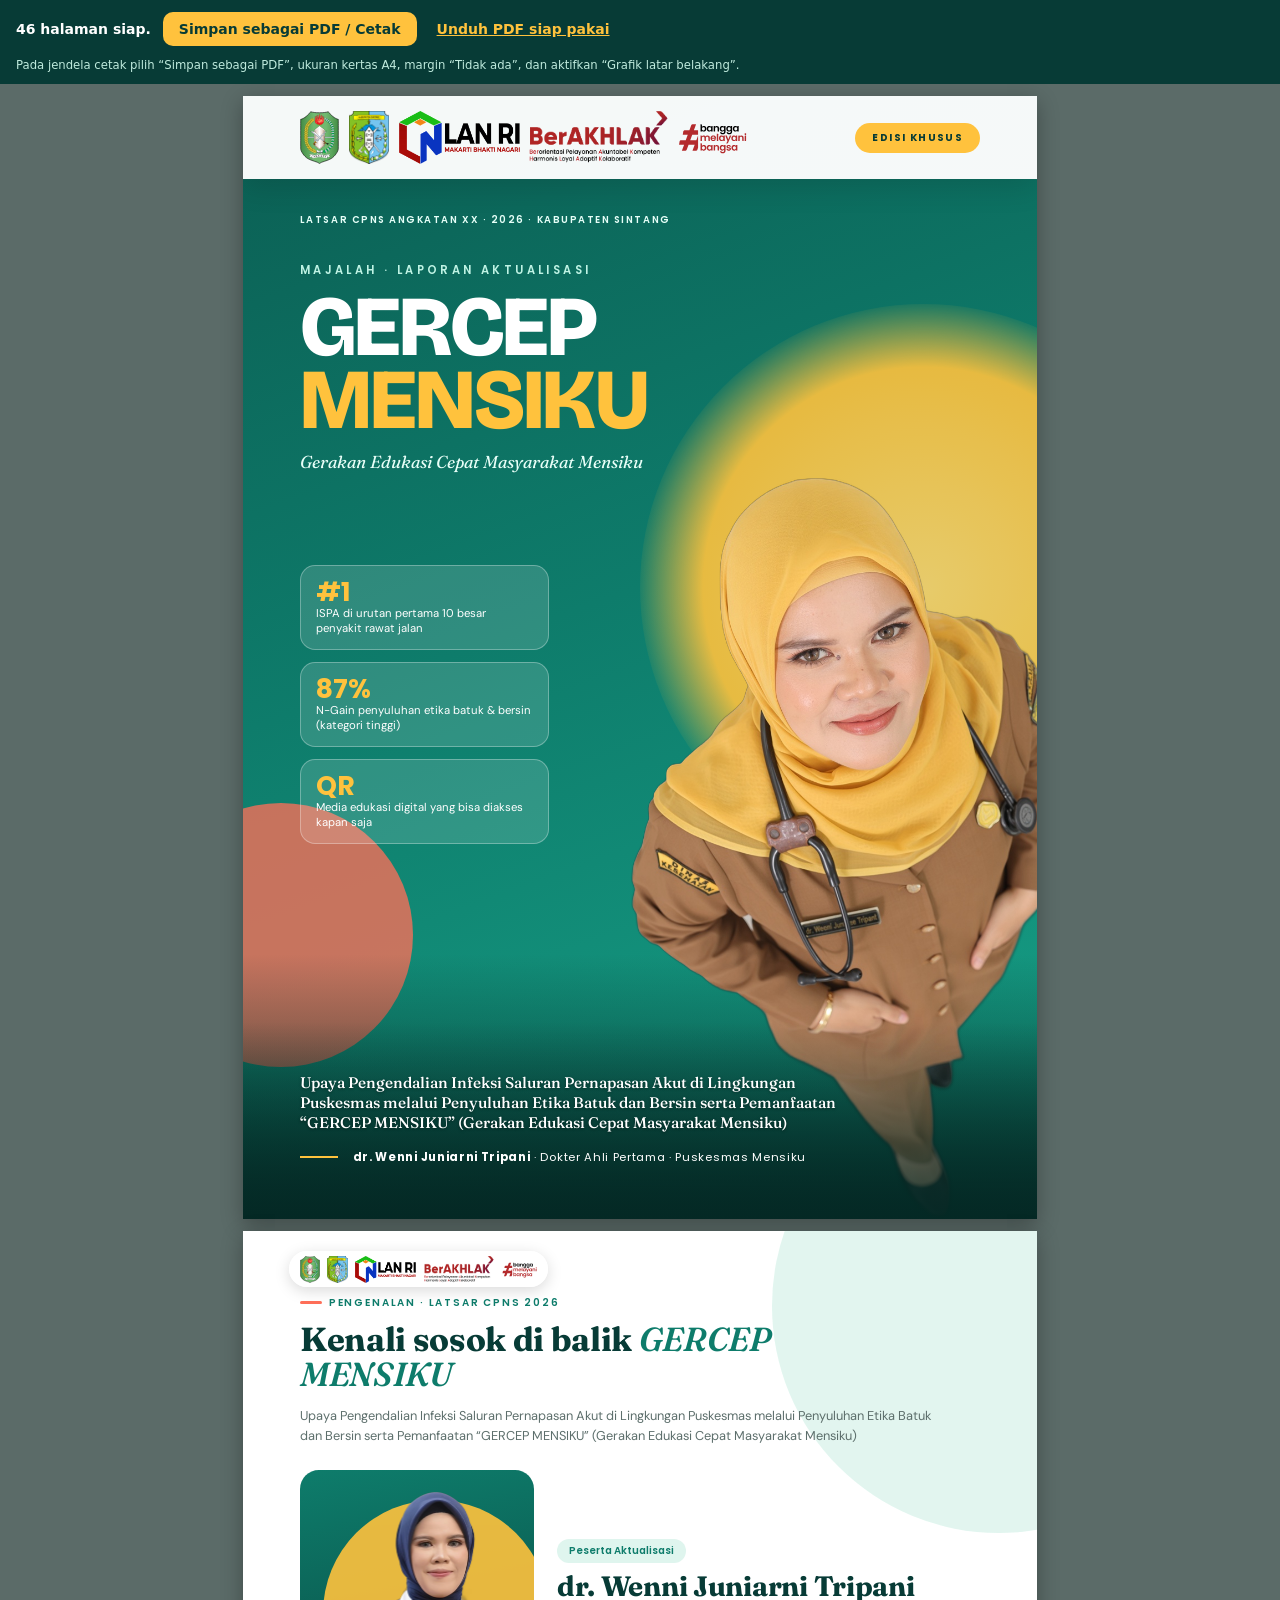
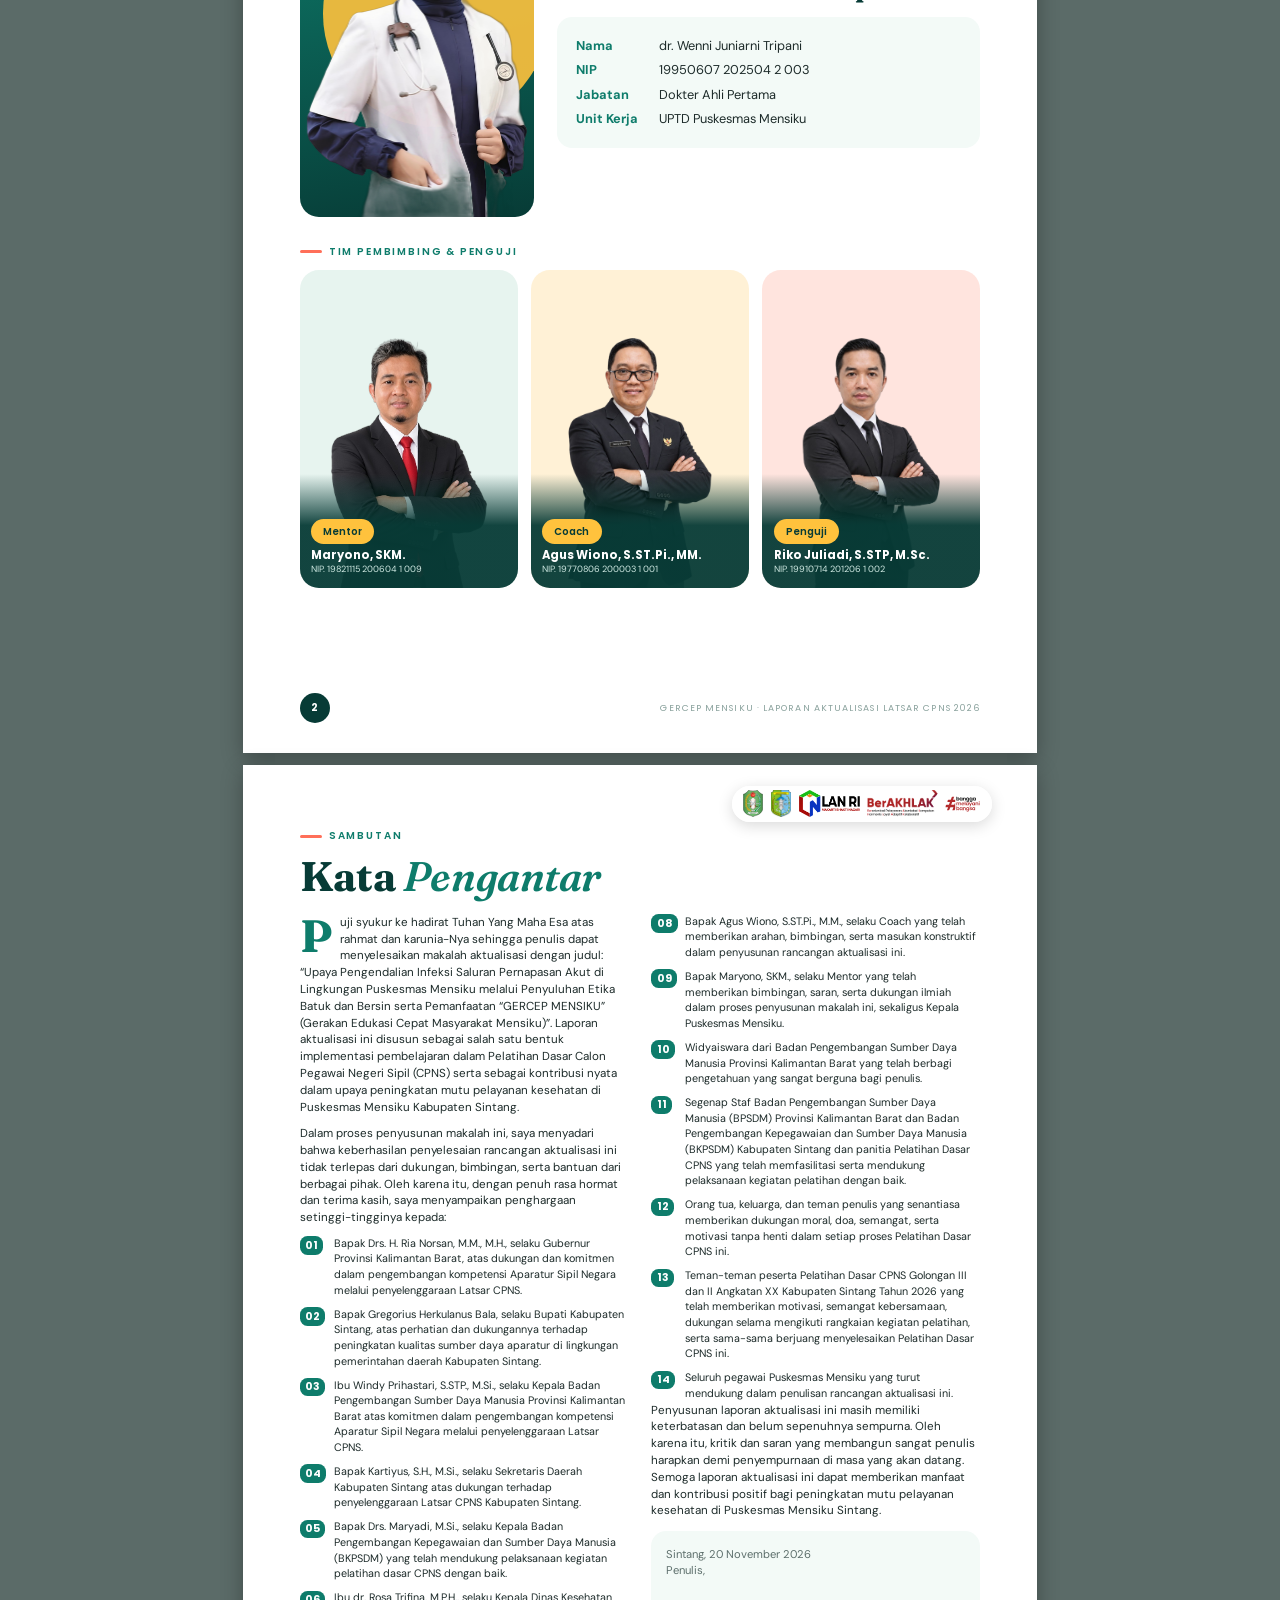
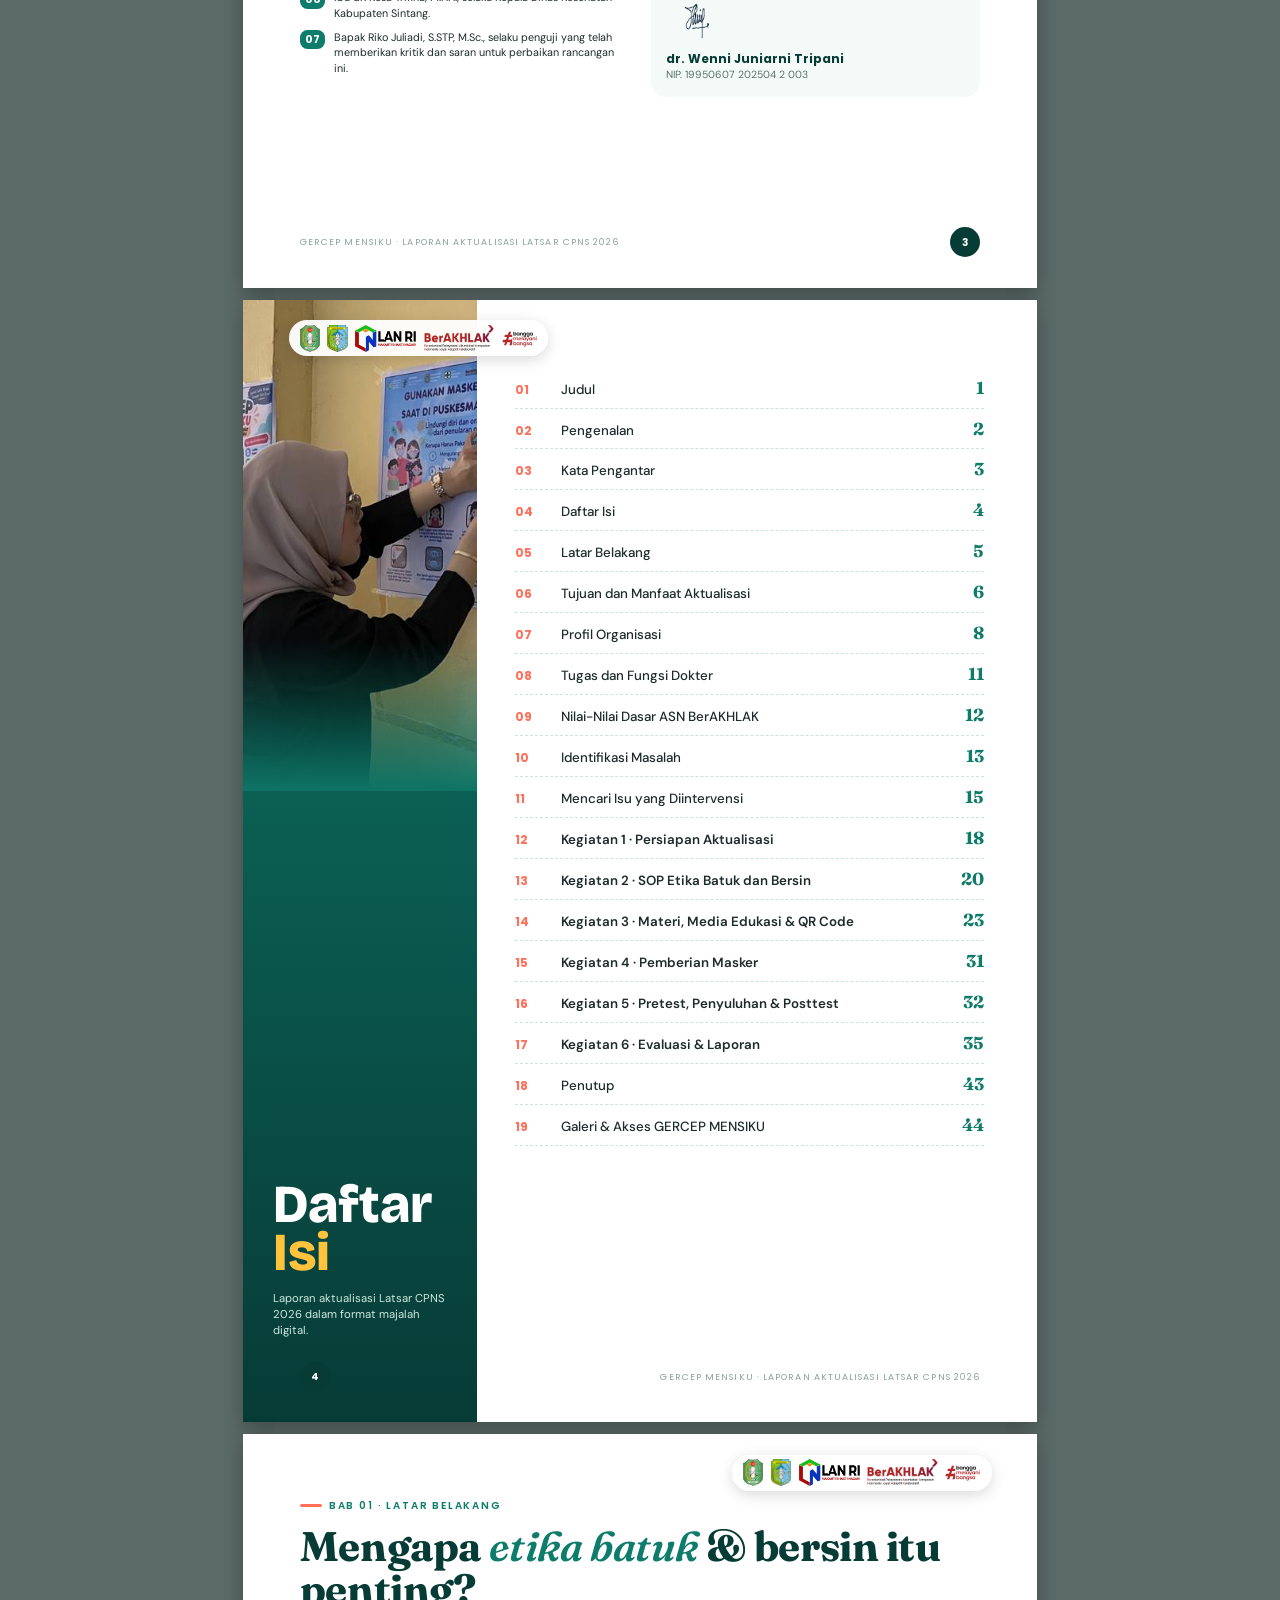
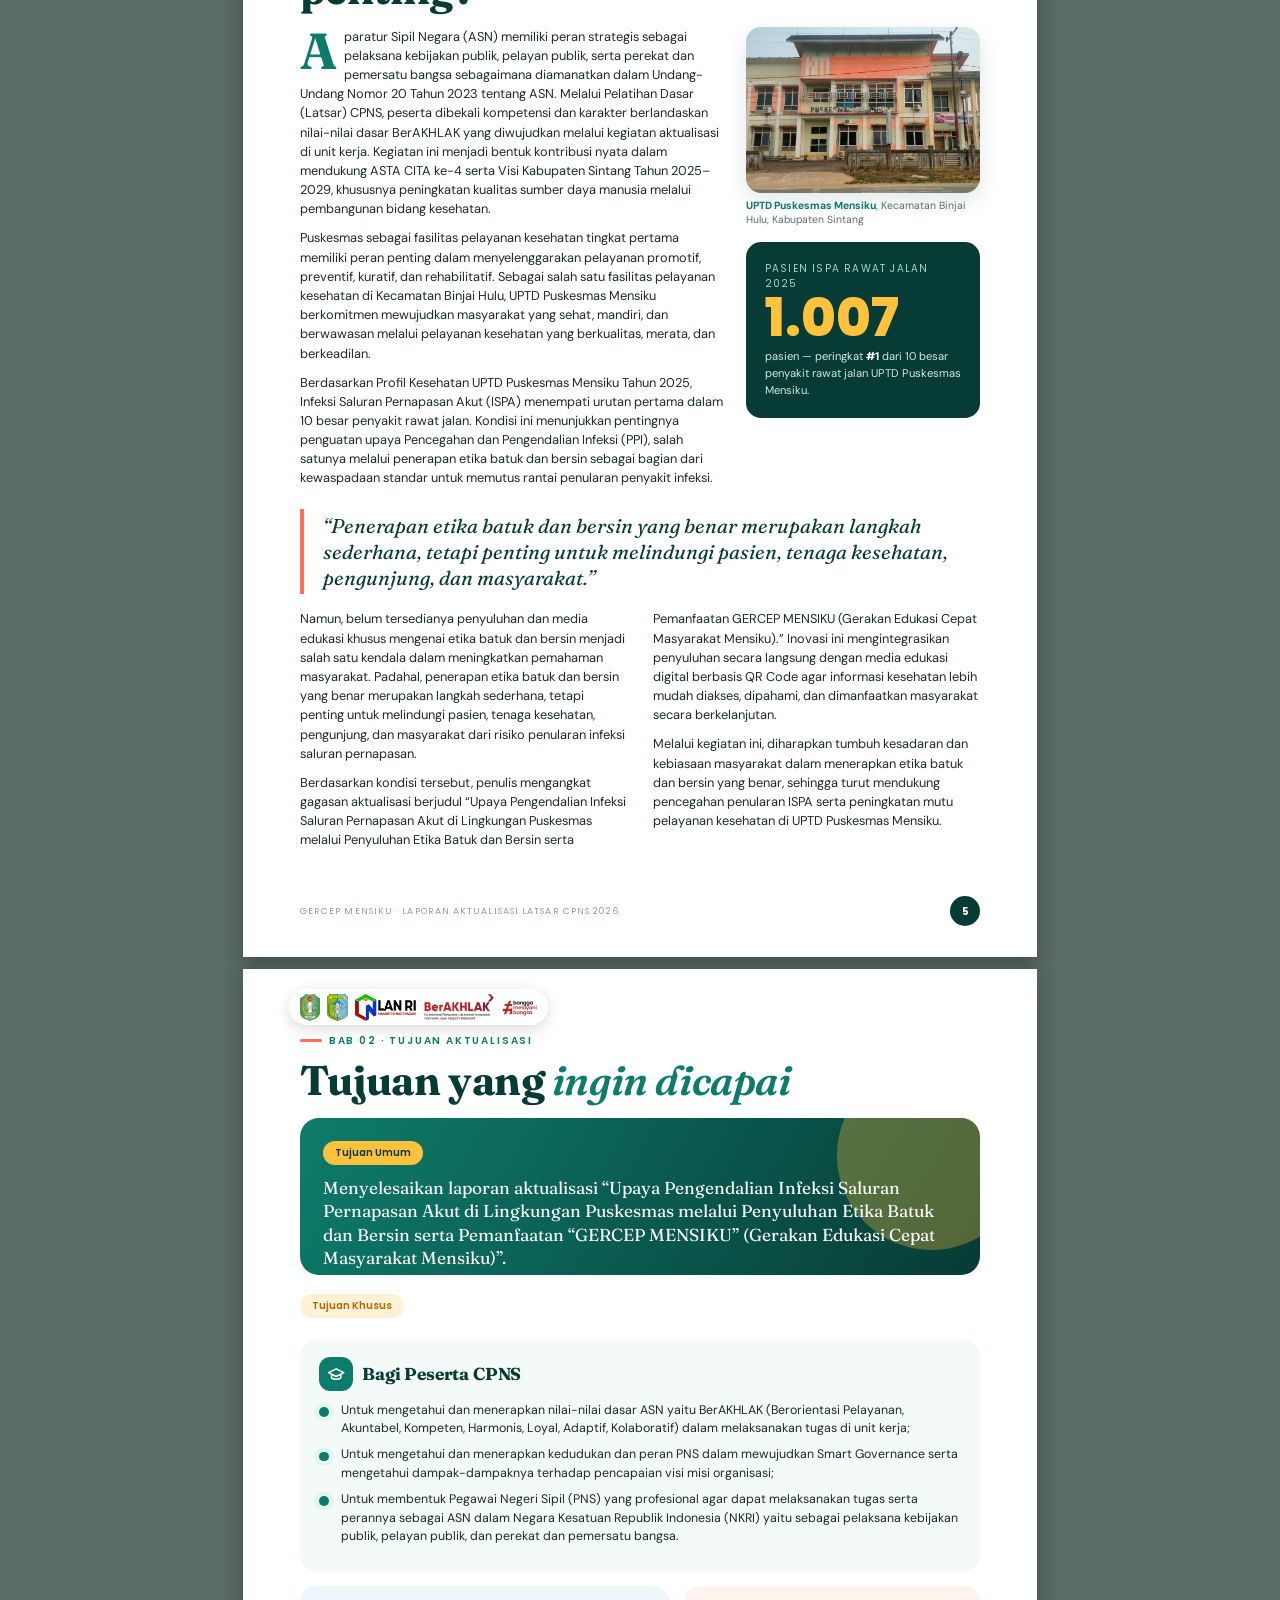
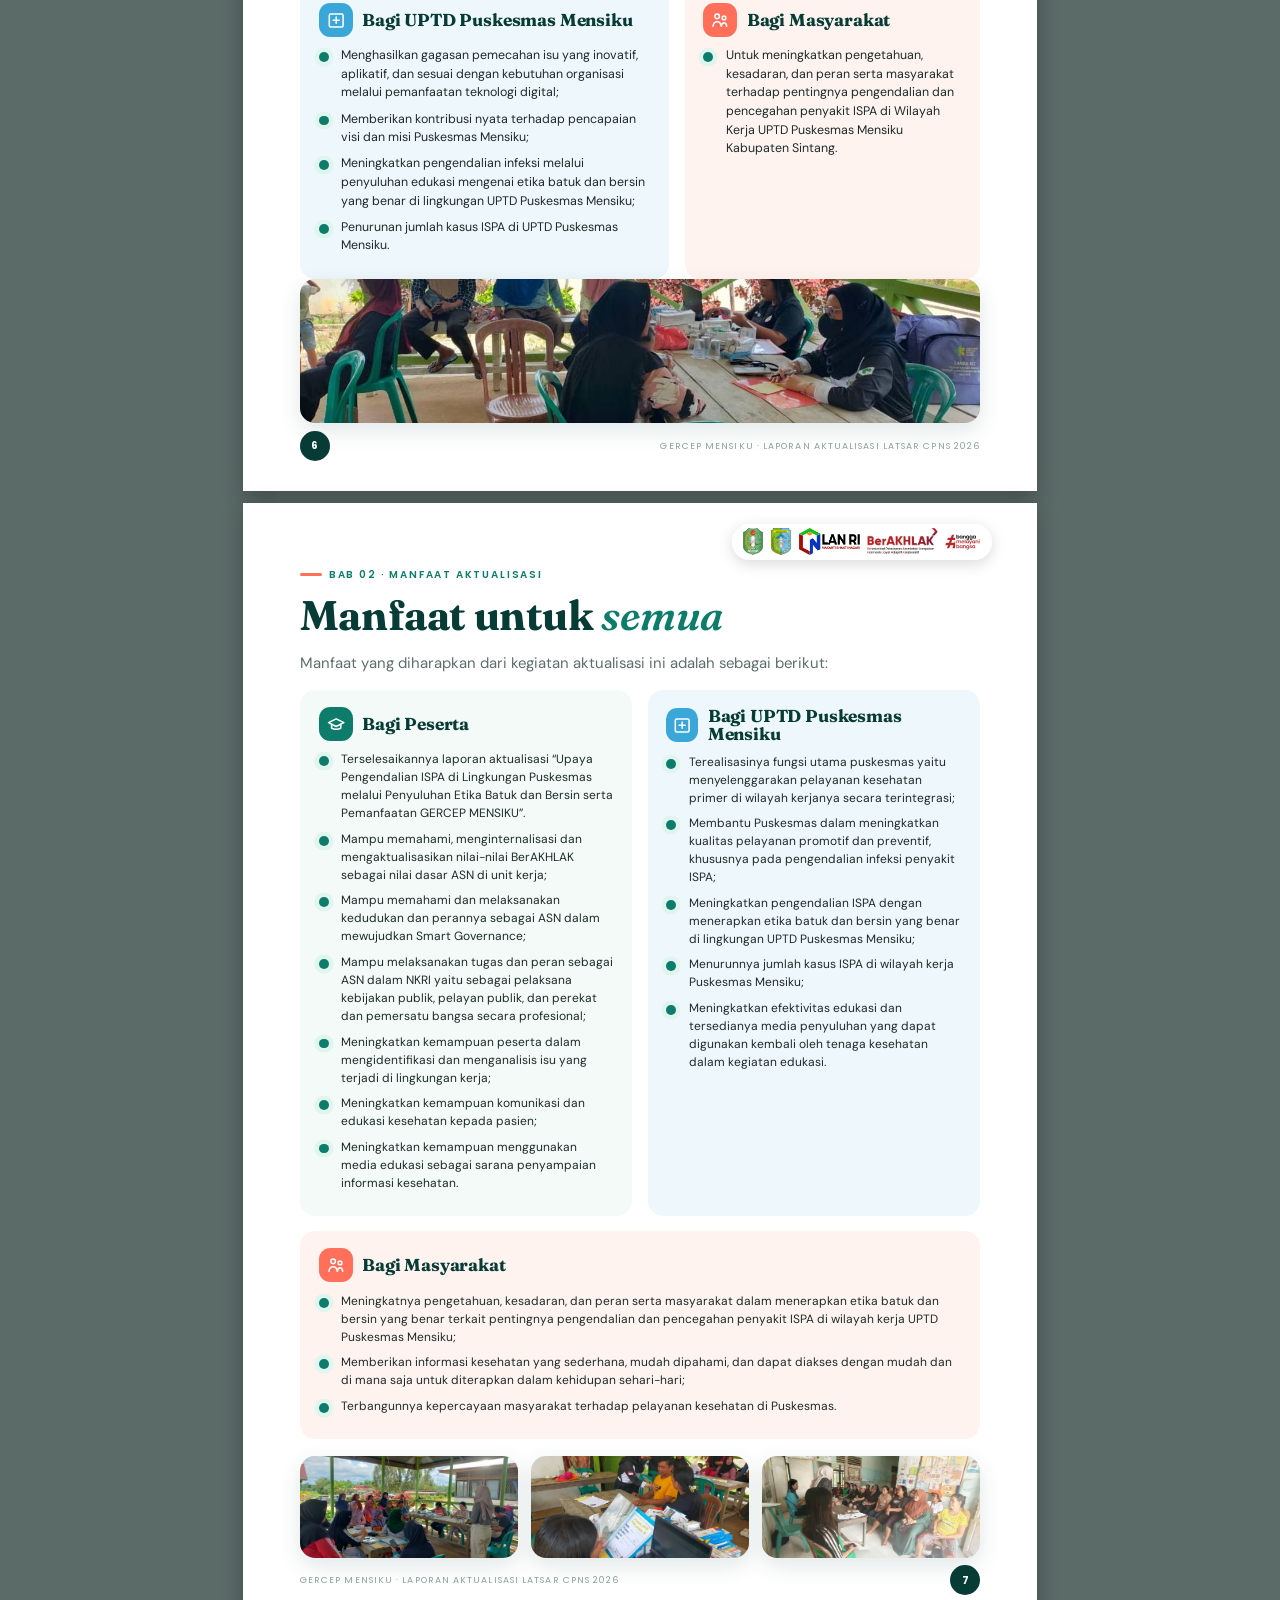
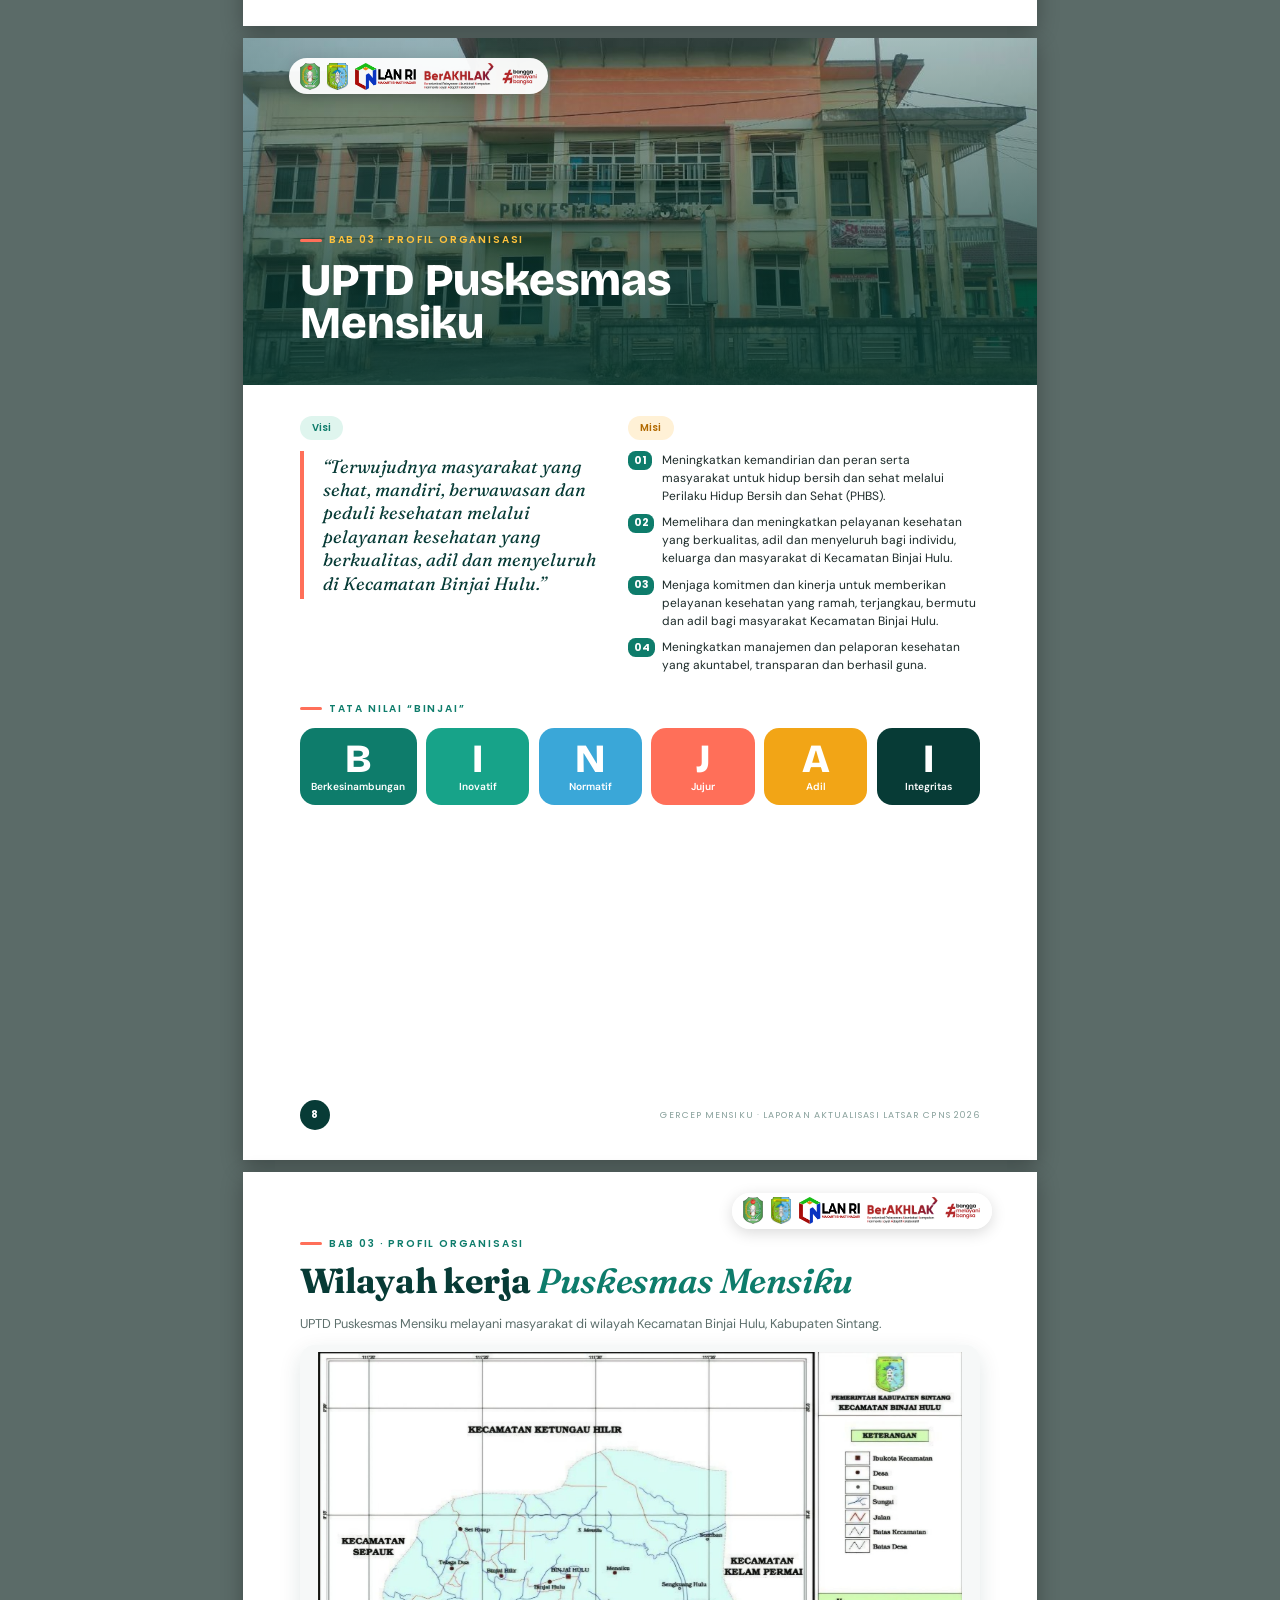
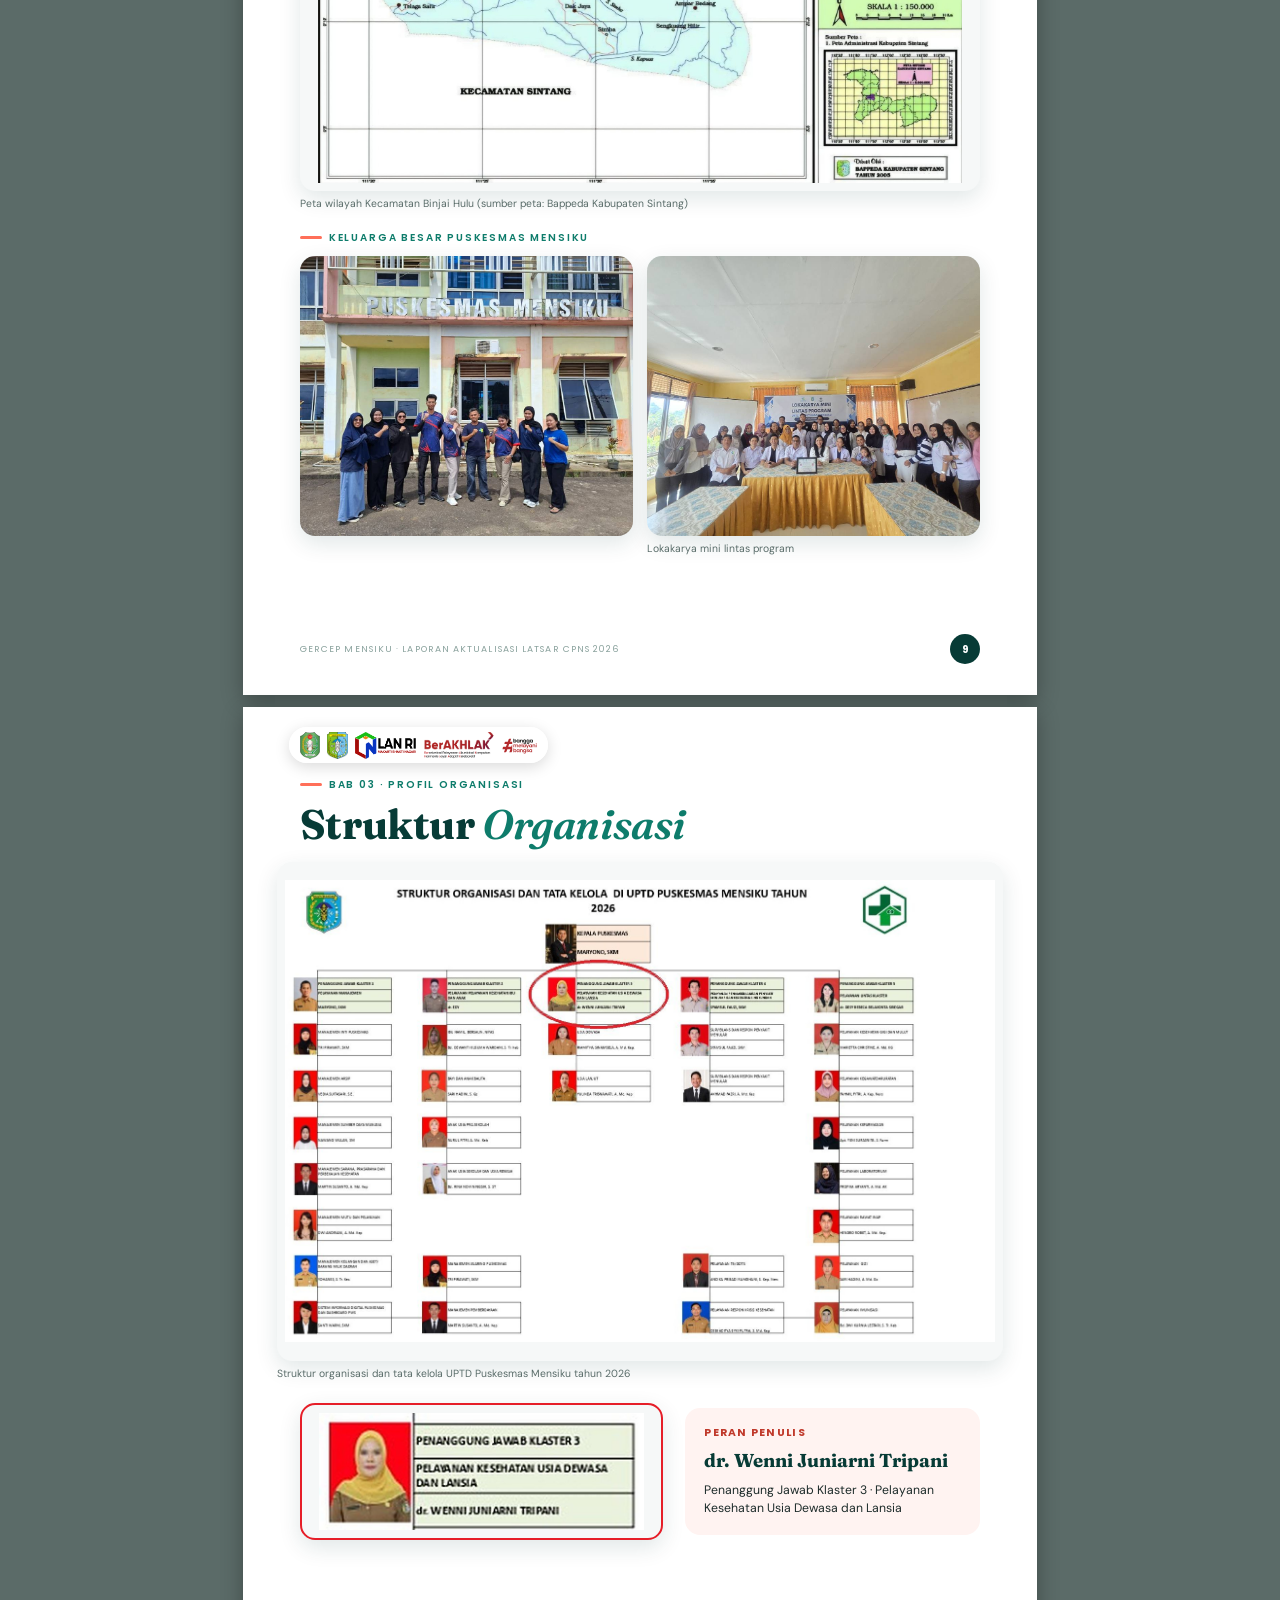
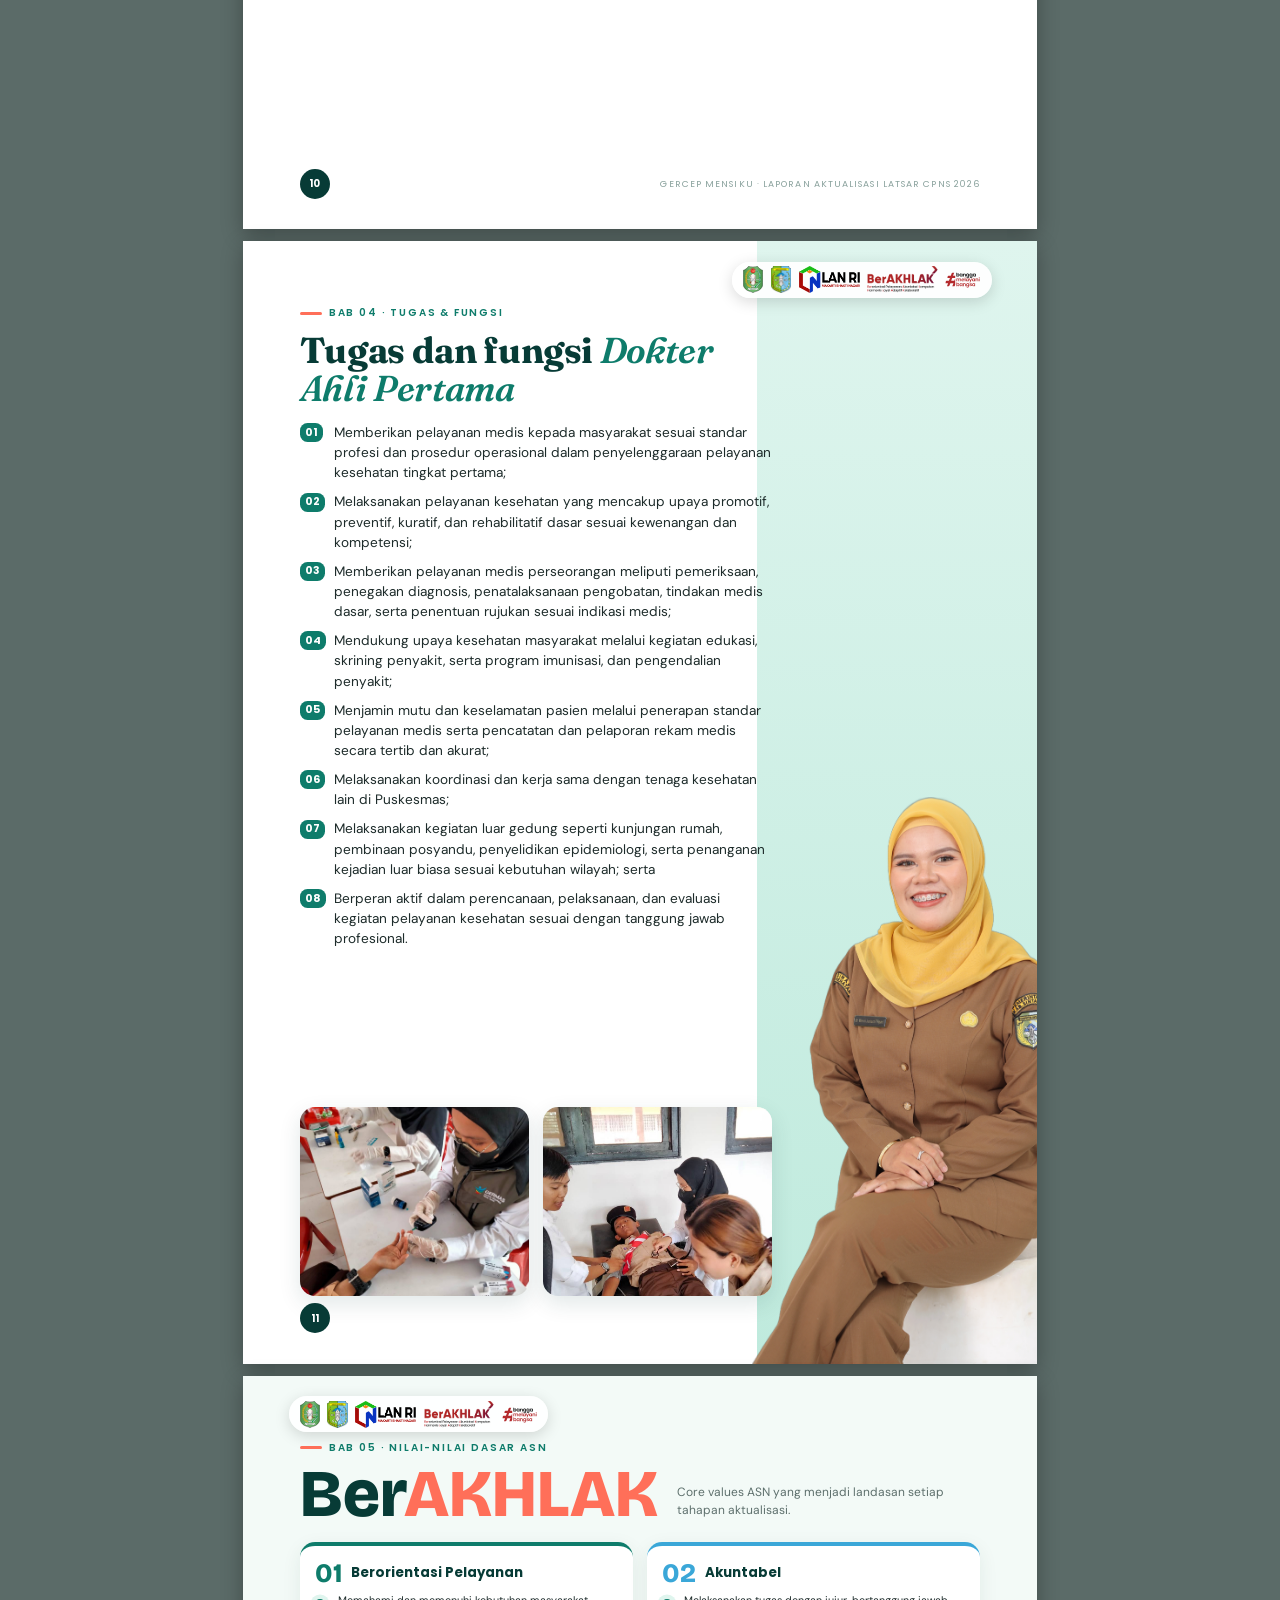
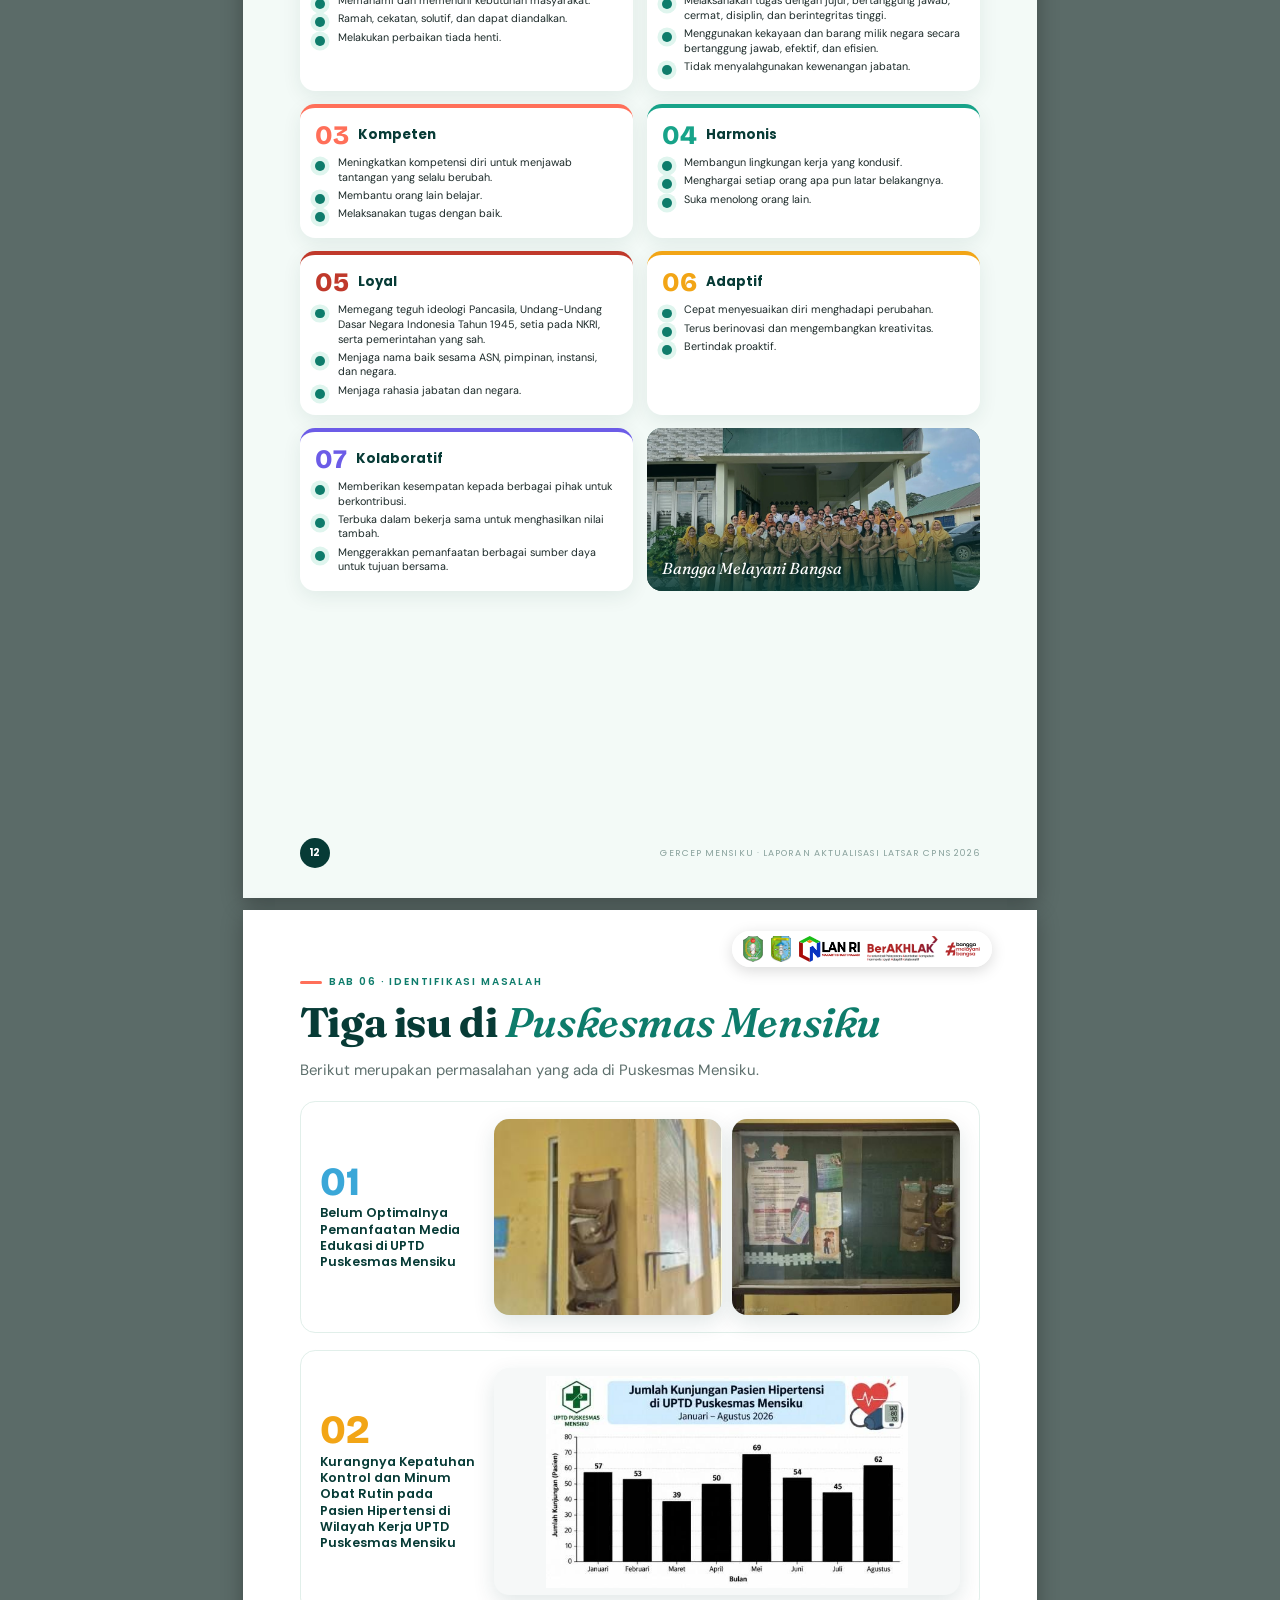
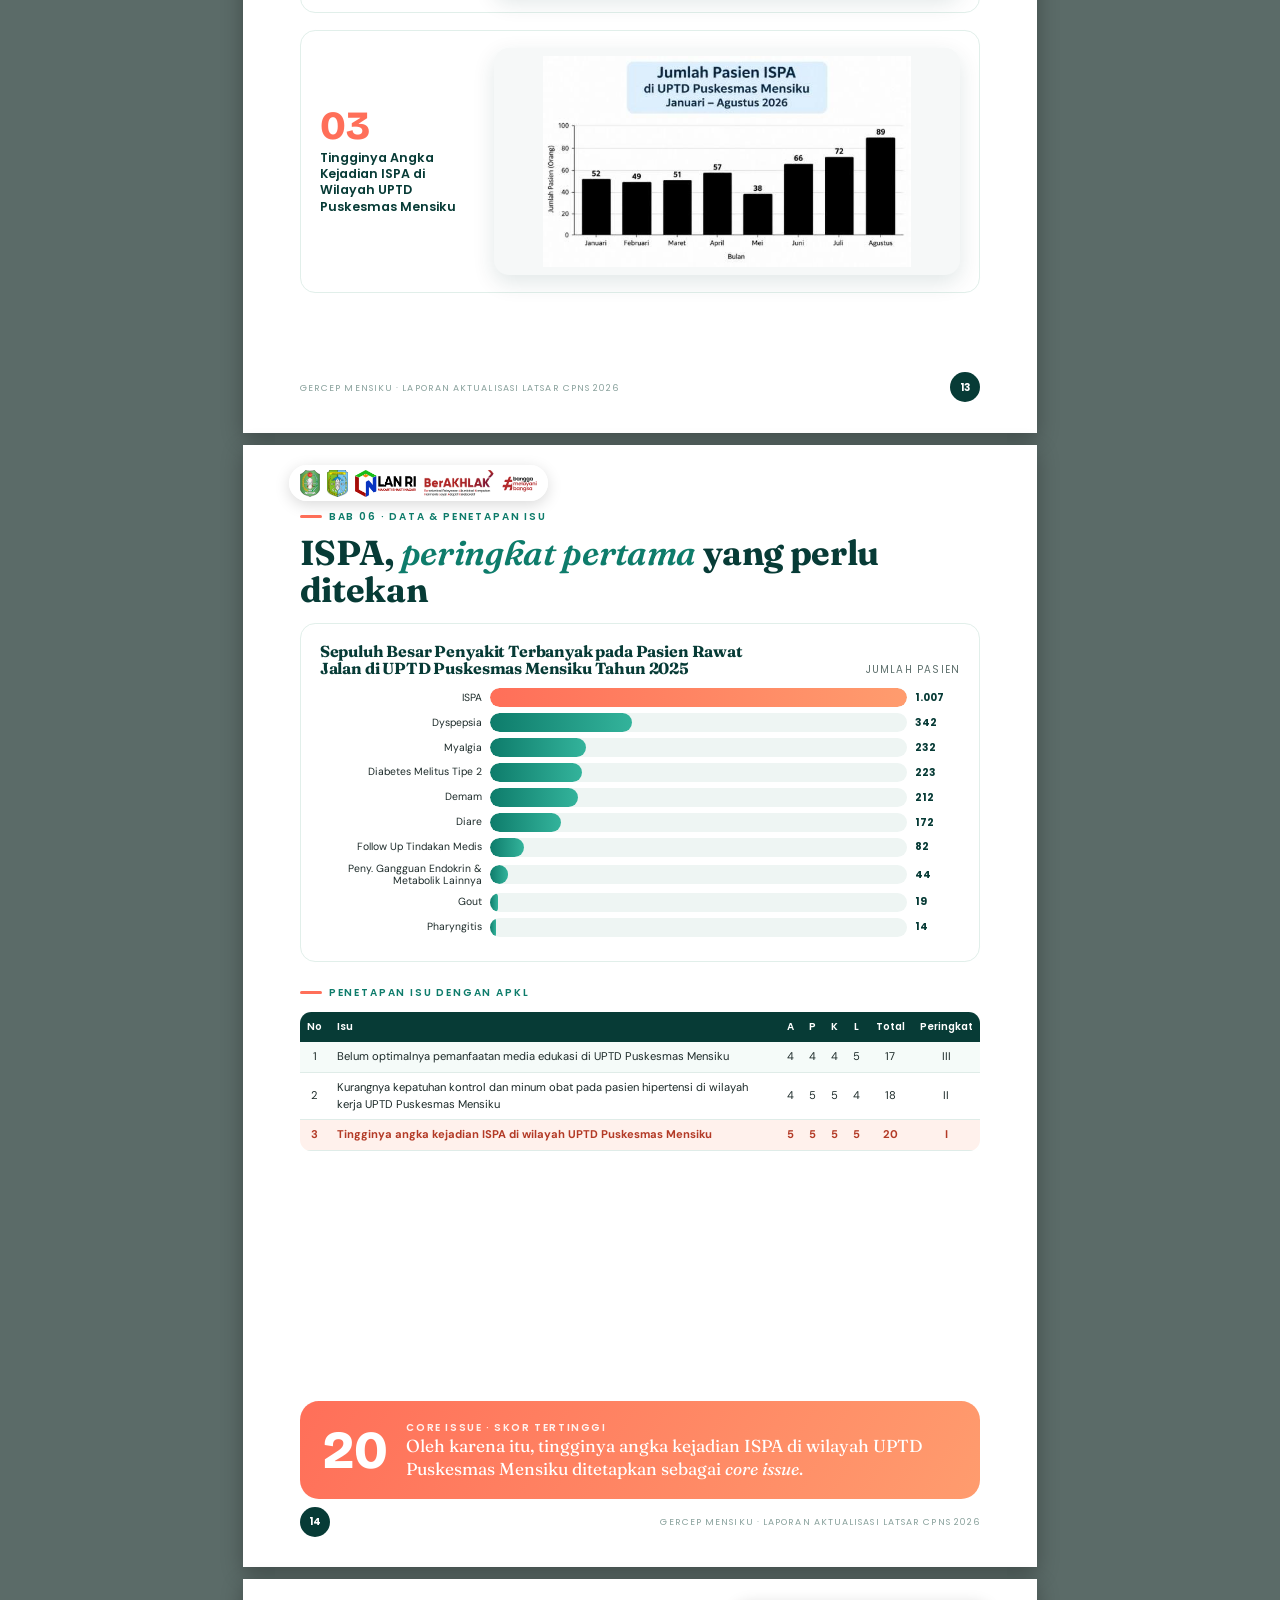
==== commit 9a36286d: "Revisi 1: terapkan revisi klien (cover, logo LAN RI, peta, struktur, fishbone, notulen, media edukas" ====
--- a/print.html
+++ b/print.html
@@ -7,7 +7,7 @@
 .page{margin:12px auto;box-shadow:0 6px 20px rgba(0,0,0,.3)}
 @media print{#bar{display:none}html,body{background:#fff}.page{margin:0;box-shadow:none}}
 </style></head><body>
-<div id="bar"><span id="st">Menyiapkan halaman…</span><button id="pr" disabled>Simpan sebagai PDF / Cetak</button><small>Pada jendela cetak pilih “Simpan sebagai PDF”, ukuran kertas A4, margin “Tidak ada”, dan aktifkan “Grafik latar belakang”.</small></div>
+<div id="bar"><span id="st">Menyiapkan halaman…</span><button id="pr" disabled>Simpan sebagai PDF / Cetak</button> <a href="Majalah_GERCEP_MENSIKU.pdf" download style="margin-left:8px;color:#ffc23d">Unduh PDF siap pakai</a><small>Pada jendela cetak pilih “Simpan sebagai PDF”, ukuran kertas A4, margin “Tidak ada”, dan aktifkan “Grafik latar belakang”.</small></div>
 <div id="pages" class="mag"></div>
 <script src="fb-core.js"></script><script>
 (async()=>{const r=await FB.load();const ps=FB.publicPages(r.pages);const box=document.getElementById('pages');
